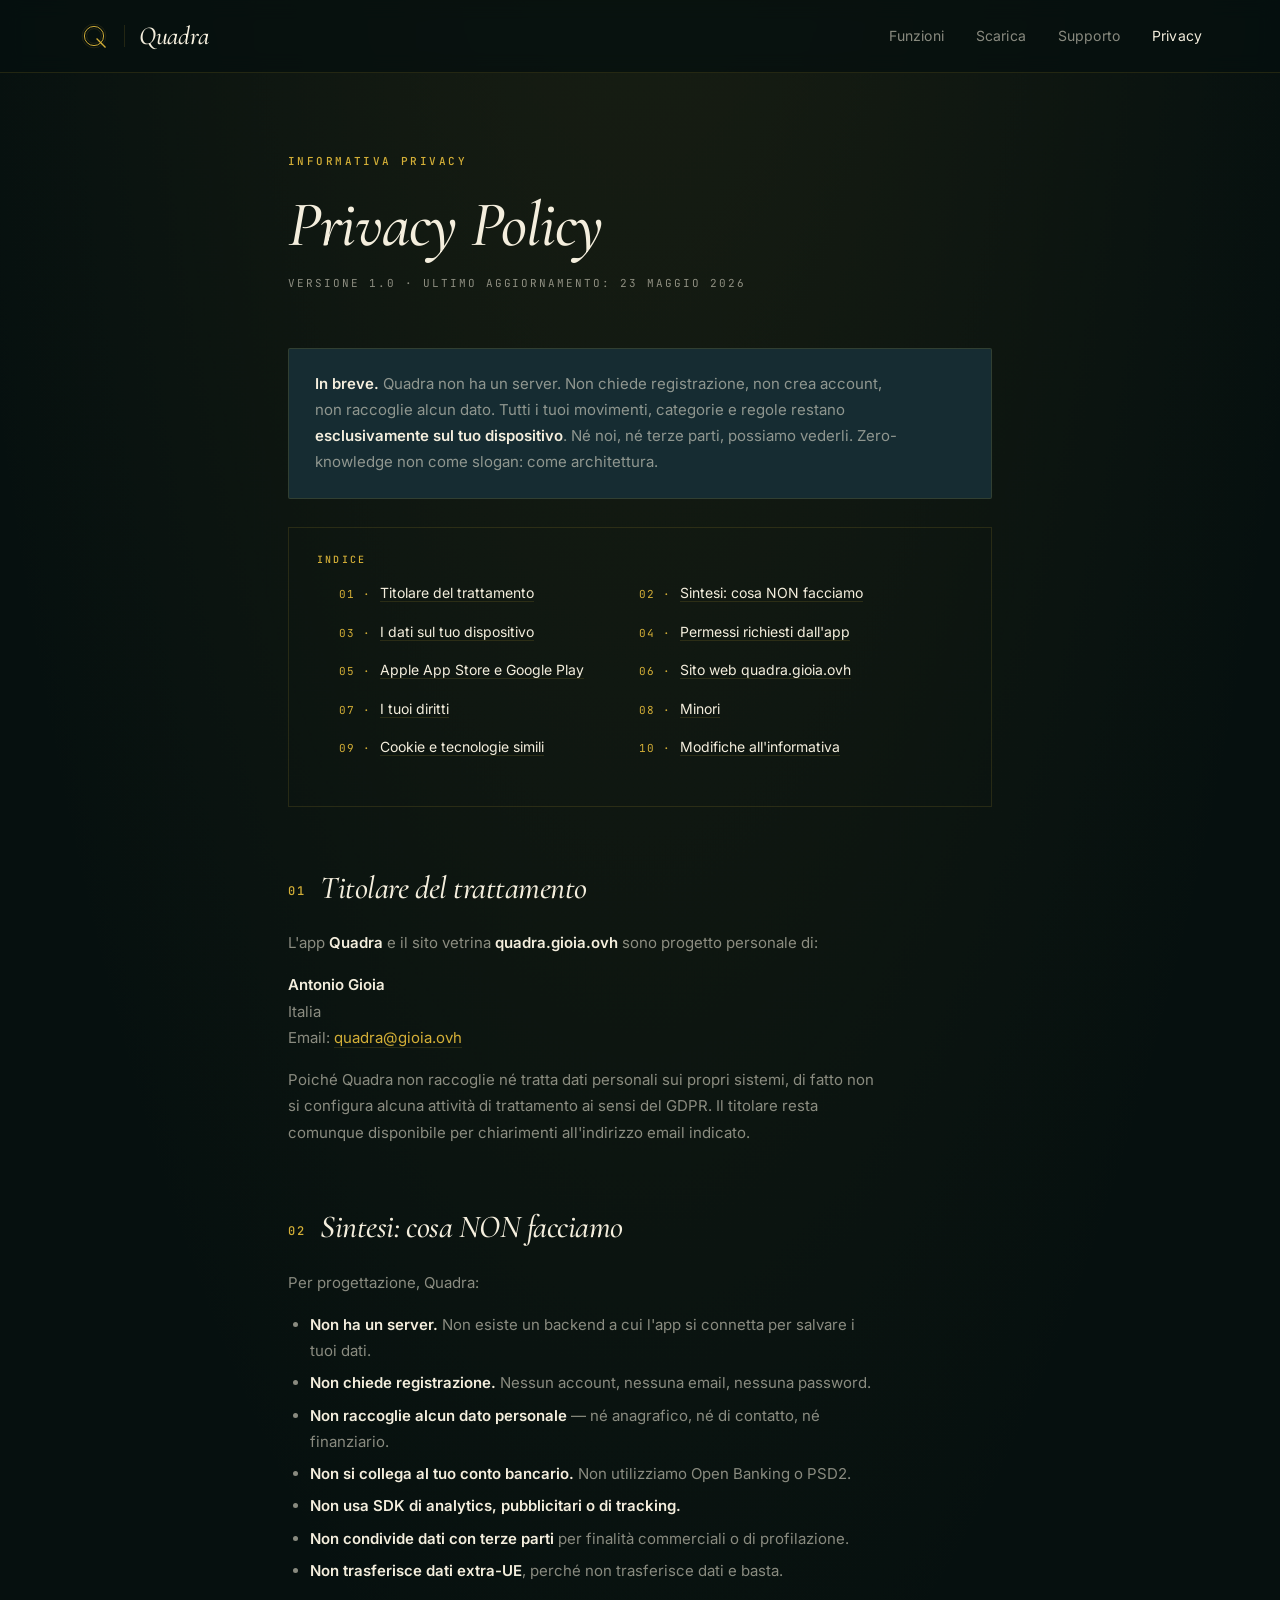
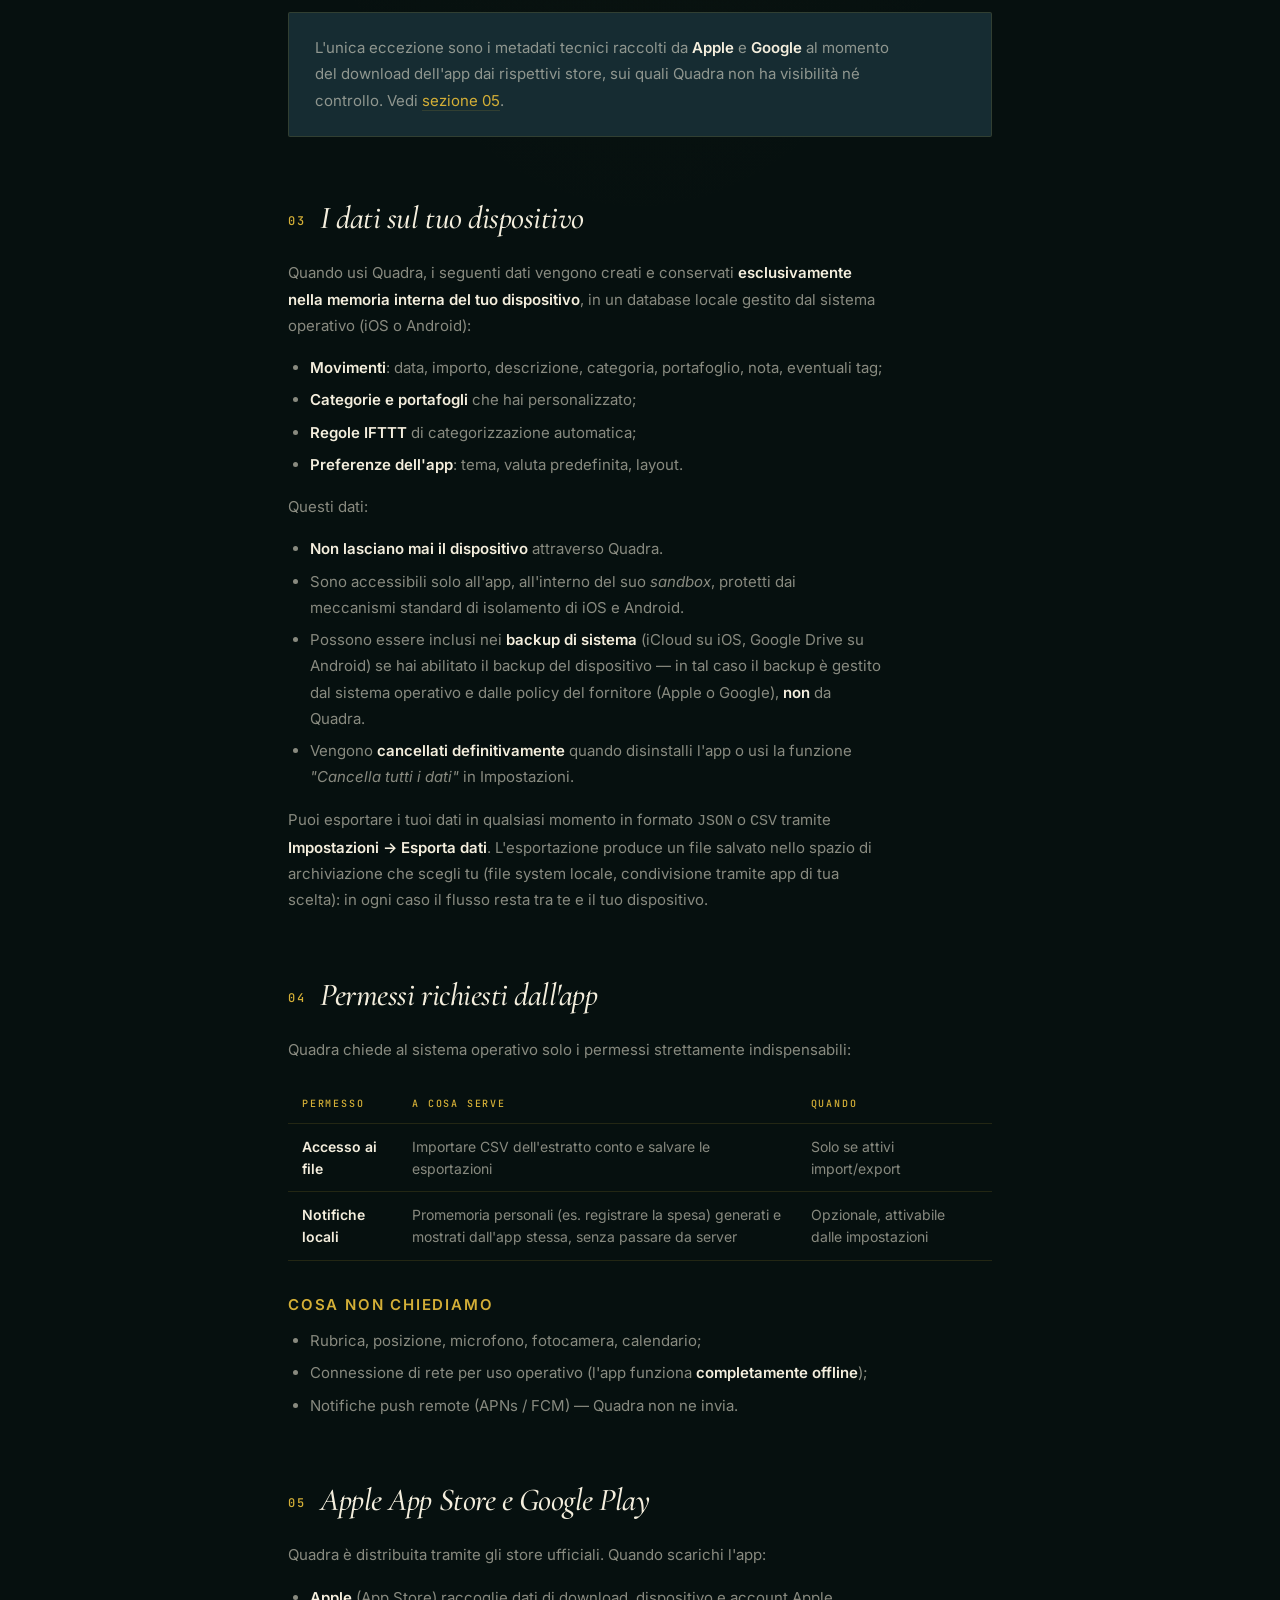
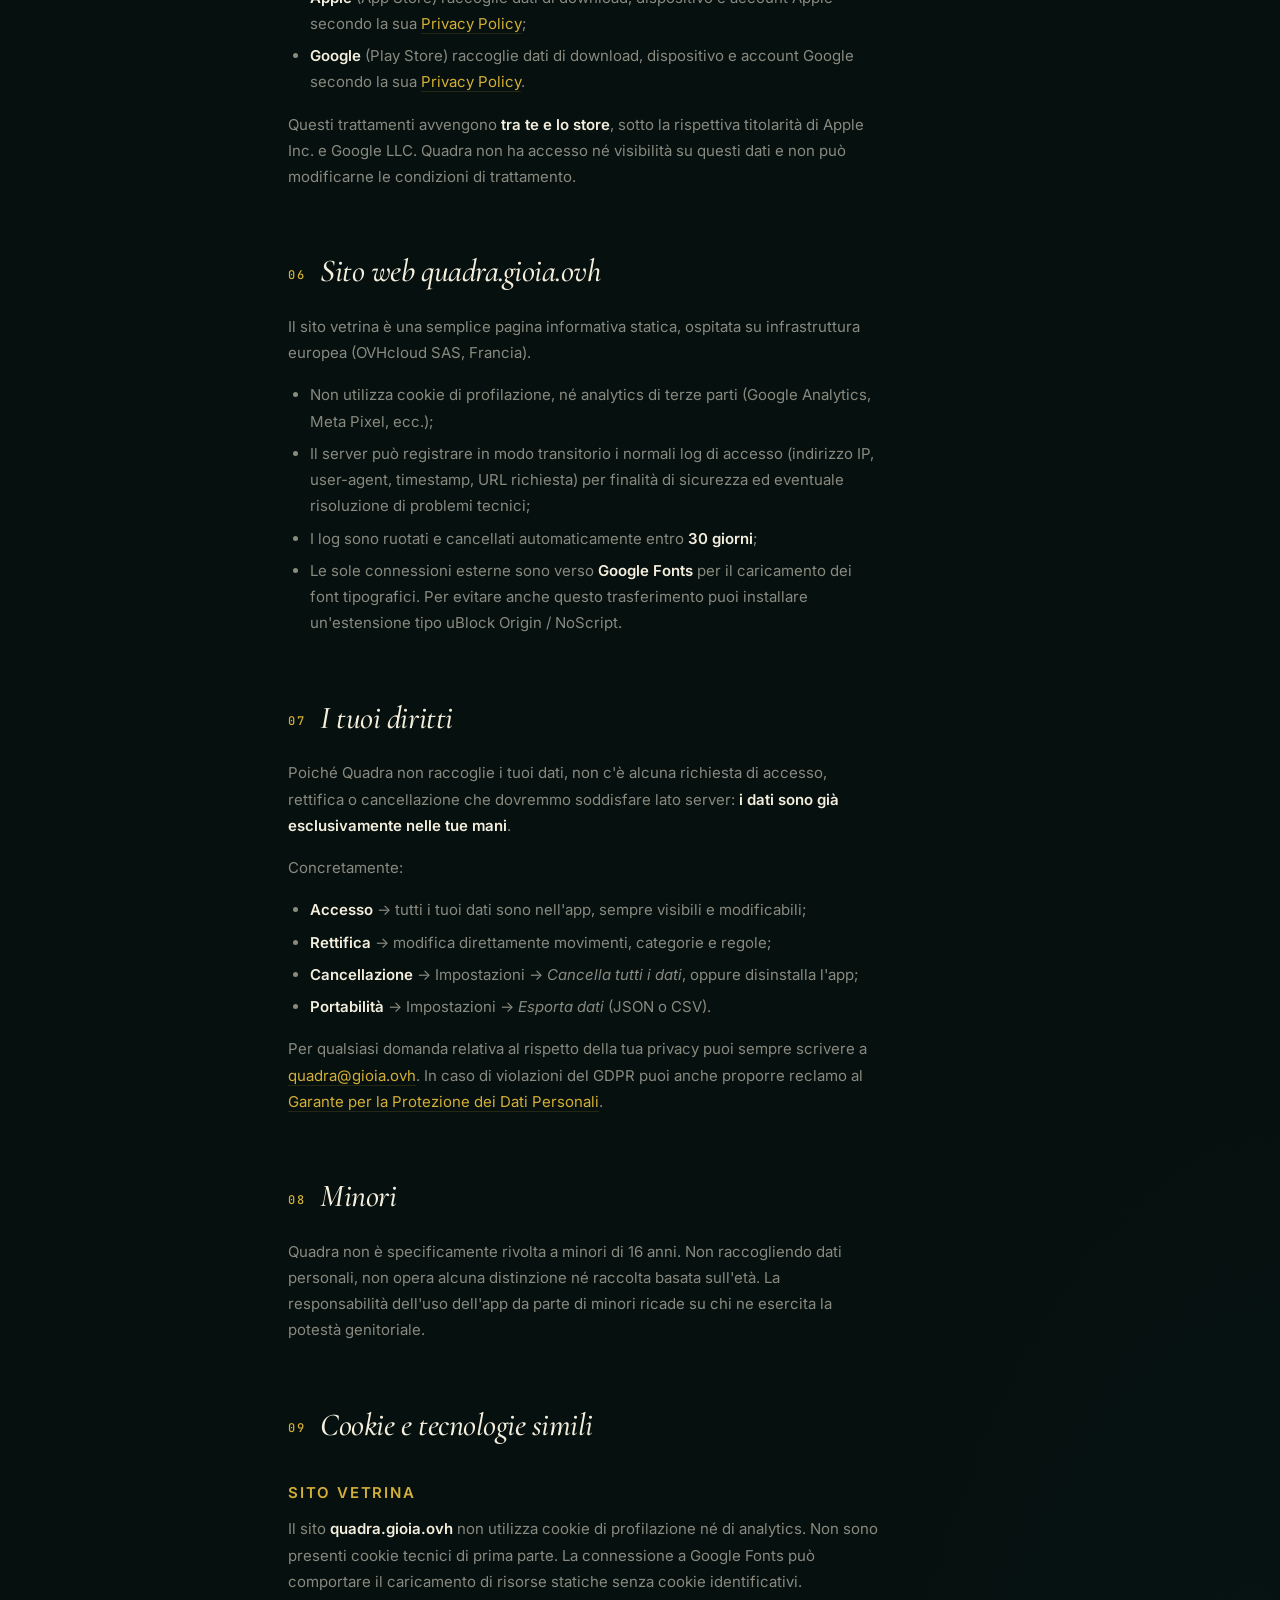
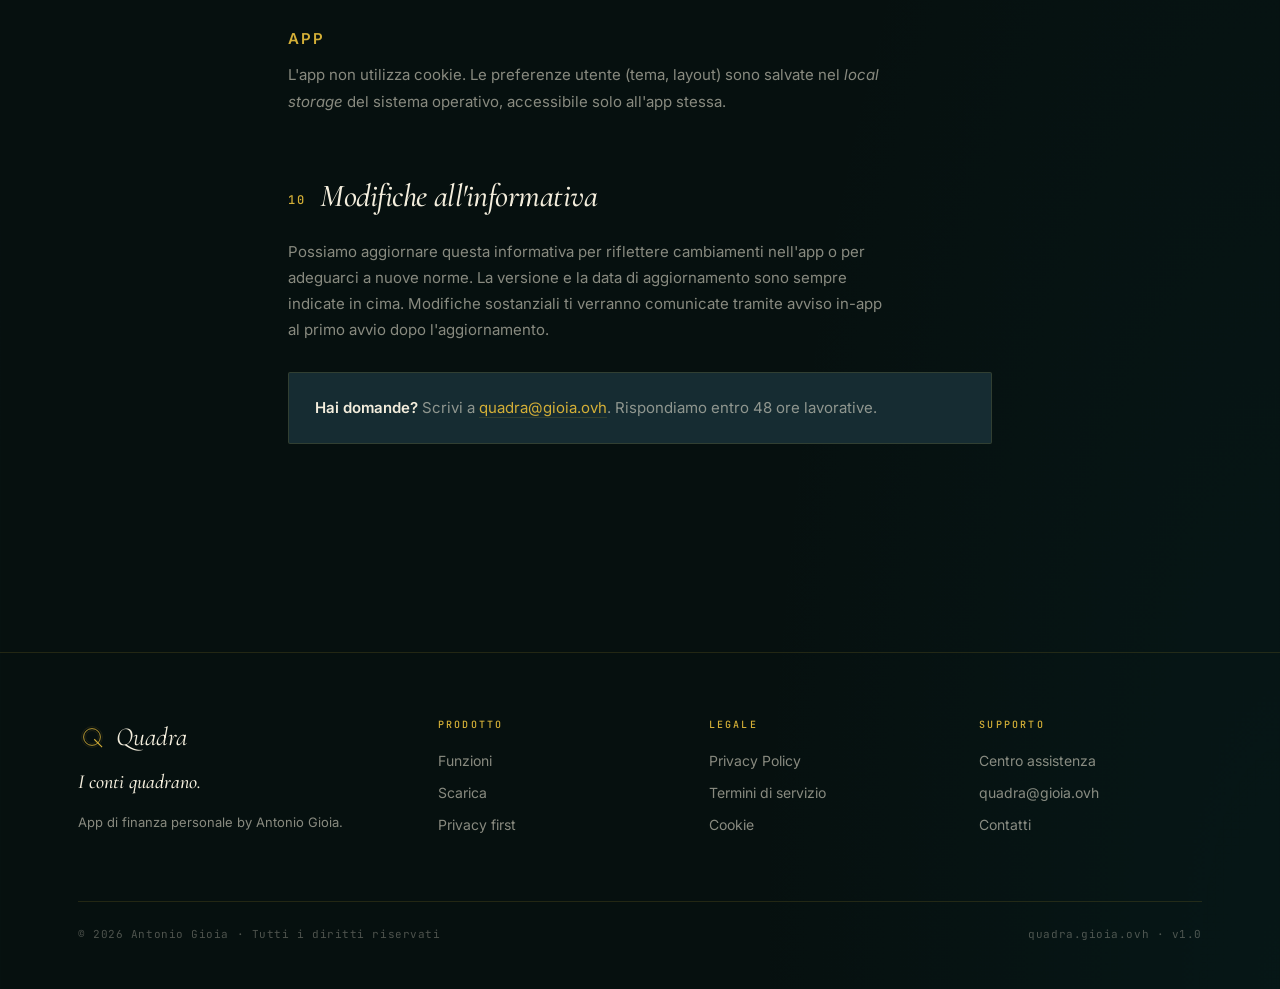
==== privacy.html @ 10bf5614 "first commit" ====
<!DOCTYPE html>
<html lang="it">
<head>
  <meta charset="UTF-8" />
  <meta name="viewport" content="width=device-width, initial-scale=1.0" />
  <title>Privacy Policy — Quadra</title>
  <meta name="description" content="Informativa privacy di Quadra: i tuoi dati restano solo sul tuo dispositivo. Zero-knowledge, local-only." />
  <meta name="theme-color" content="#06100F" />
  <link rel="icon" type="image/svg+xml" href="assets/quadra/web/favicon.svg" />
  <link rel="apple-touch-icon" sizes="180x180" href="assets/quadra/web/apple-touch-icon.png" />
  <link rel="preconnect" href="https://fonts.googleapis.com" />
  <link rel="preconnect" href="https://fonts.gstatic.com" crossorigin />
  <link href="https://fonts.googleapis.com/css2?family=Cormorant+Garamond:ital,wght@0,500;0,600;1,400;1,500;1,600&family=Inter:wght@400;500;600;700&family=JetBrains+Mono:wght@400;500&display=swap" rel="stylesheet" />
  <link rel="stylesheet" href="site.css" />
</head>
<body>

  <header class="topbar">
    <div class="wrap topbar-inner">
      <a href="index.html" class="brand-lockup">
        <svg class="mark" viewBox="0 0 100 100">
          <circle cx="50" cy="50" r="37" fill="none" stroke="#D4AF37" stroke-width="1" opacity="0.4"></circle>
          <circle cx="50" cy="50" r="30" fill="none" stroke="#D4AF37" stroke-width="3"></circle>
          <circle cx="50" cy="50" r="23" fill="none" stroke="#D4AF37" stroke-width="1" opacity="0.4"></circle>
          <line x1="58" y1="58" x2="86" y2="86" stroke="#D4AF37" stroke-width="4"></line>
        </svg>
        <span class="sep"></span>
        <span class="name">Quadra</span>
      </a>
      <nav class="nav">
        <a href="index.html#funzioni">Funzioni</a>
        <a href="index.html#download">Scarica</a>
        <a href="supporto.html">Supporto</a>
        <a href="privacy.html" class="active">Privacy</a>
      </nav>
    </div>
  </header>

  <main class="legal" data-screen-label="Privacy Policy">
    <span class="eyebrow kicker">Informativa privacy</span>
    <h1>Privacy Policy</h1>
    <span class="updated">Versione 1.0 · ultimo aggiornamento: 23 maggio 2026</span>

    <div class="callout">
      <p><strong>In breve.</strong> Quadra non ha un server. Non chiede registrazione, non crea account, non raccoglie alcun dato. Tutti i tuoi movimenti, categorie e regole restano <strong>esclusivamente sul tuo dispositivo</strong>. Né noi, né terze parti, possiamo vederli. Zero-knowledge non come slogan: come architettura.</p>
    </div>

    <div class="toc">
      <h4>Indice</h4>
      <ol>
        <li><a href="#titolare">Titolare del trattamento</a></li>
        <li><a href="#sintesi">Sintesi: cosa NON facciamo</a></li>
        <li><a href="#dati-locali">I dati sul tuo dispositivo</a></li>
        <li><a href="#permessi">Permessi richiesti dall'app</a></li>
        <li><a href="#stores">Apple App Store e Google Play</a></li>
        <li><a href="#sito">Sito web quadra.gioia.ovh</a></li>
        <li><a href="#diritti">I tuoi diritti</a></li>
        <li><a href="#minori">Minori</a></li>
        <li><a href="#cookie">Cookie e tecnologie simili</a></li>
        <li><a href="#modifiche">Modifiche all'informativa</a></li>
      </ol>
    </div>

    <h2 id="titolare"><span class="num">01</span>Titolare del trattamento</h2>
    <p>L'app <strong>Quadra</strong> e il sito vetrina <strong>quadra.gioia.ovh</strong> sono progetto personale di:</p>
    <p>
      <strong>Antonio Gioia</strong><br />
      Italia<br />
      Email: <a href="mailto:quadra@gioia.ovh">quadra@gioia.ovh</a>
    </p>
    <p>Poiché Quadra non raccoglie né tratta dati personali sui propri sistemi, di fatto non si configura alcuna attività di trattamento ai sensi del GDPR. Il titolare resta comunque disponibile per chiarimenti all'indirizzo email indicato.</p>

    <h2 id="sintesi"><span class="num">02</span>Sintesi: cosa NON facciamo</h2>
    <p>Per progettazione, Quadra:</p>
    <ul>
      <li><strong>Non ha un server.</strong> Non esiste un backend a cui l'app si connetta per salvare i tuoi dati.</li>
      <li><strong>Non chiede registrazione.</strong> Nessun account, nessuna email, nessuna password.</li>
      <li><strong>Non raccoglie alcun dato personale</strong> — né anagrafico, né di contatto, né finanziario.</li>
      <li><strong>Non si collega al tuo conto bancario.</strong> Non utilizziamo Open Banking o PSD2.</li>
      <li><strong>Non usa SDK di analytics, pubblicitari o di tracking.</strong></li>
      <li><strong>Non condivide dati con terze parti</strong> per finalità commerciali o di profilazione.</li>
      <li><strong>Non trasferisce dati extra-UE</strong>, perché non trasferisce dati e basta.</li>
    </ul>

    <div class="callout">
      <p>L'unica eccezione sono i metadati tecnici raccolti da <strong>Apple</strong> e <strong>Google</strong> al momento del download dell'app dai rispettivi store, sui quali Quadra non ha visibilità né controllo. Vedi <a href="#stores">sezione 05</a>.</p>
    </div>

    <h2 id="dati-locali"><span class="num">03</span>I dati sul tuo dispositivo</h2>
    <p>Quando usi Quadra, i seguenti dati vengono creati e conservati <strong>esclusivamente nella memoria interna del tuo dispositivo</strong>, in un database locale gestito dal sistema operativo (iOS o Android):</p>
    <ul>
      <li><strong>Movimenti</strong>: data, importo, descrizione, categoria, portafoglio, nota, eventuali tag;</li>
      <li><strong>Categorie e portafogli</strong> che hai personalizzato;</li>
      <li><strong>Regole IFTTT</strong> di categorizzazione automatica;</li>
      <li><strong>Preferenze dell'app</strong>: tema, valuta predefinita, layout.</li>
    </ul>

    <p>Questi dati:</p>
    <ul>
      <li><strong>Non lasciano mai il dispositivo</strong> attraverso Quadra.</li>
      <li>Sono accessibili solo all'app, all'interno del suo <em>sandbox</em>, protetti dai meccanismi standard di isolamento di iOS e Android.</li>
      <li>Possono essere inclusi nei <strong>backup di sistema</strong> (iCloud su iOS, Google Drive su Android) se hai abilitato il backup del dispositivo — in tal caso il backup è gestito dal sistema operativo e dalle policy del fornitore (Apple o Google), <strong>non</strong> da Quadra.</li>
      <li>Vengono <strong>cancellati definitivamente</strong> quando disinstalli l'app o usi la funzione <em>"Cancella tutti i dati"</em> in Impostazioni.</li>
    </ul>

    <p>Puoi esportare i tuoi dati in qualsiasi momento in formato <code>JSON</code> o <code>CSV</code> tramite <strong>Impostazioni → Esporta dati</strong>. L'esportazione produce un file salvato nello spazio di archiviazione che scegli tu (file system locale, condivisione tramite app di tua scelta): in ogni caso il flusso resta tra te e il tuo dispositivo.</p>

    <h2 id="permessi"><span class="num">04</span>Permessi richiesti dall'app</h2>
    <p>Quadra chiede al sistema operativo solo i permessi strettamente indispensabili:</p>
    <table>
      <thead>
        <tr><th>Permesso</th><th>A cosa serve</th><th>Quando</th></tr>
      </thead>
      <tbody>
        <tr>
          <td><strong>Accesso ai file</strong></td>
          <td>Importare CSV dell'estratto conto e salvare le esportazioni</td>
          <td>Solo se attivi import/export</td>
        </tr>
        <tr>
          <td><strong>Notifiche locali</strong></td>
          <td>Promemoria personali (es. registrare la spesa) generati e mostrati dall'app stessa, senza passare da server</td>
          <td>Opzionale, attivabile dalle impostazioni</td>
        </tr>
      </tbody>
    </table>
    <h3>Cosa NON chiediamo</h3>
    <ul>
      <li>Rubrica, posizione, microfono, fotocamera, calendario;</li>
      <li>Connessione di rete per uso operativo (l'app funziona <strong>completamente offline</strong>);</li>
      <li>Notifiche push remote (APNs / FCM) — Quadra non ne invia.</li>
    </ul>

    <h2 id="stores"><span class="num">05</span>Apple App Store e Google Play</h2>
    <p>Quadra è distribuita tramite gli store ufficiali. Quando scarichi l'app:</p>
    <ul>
      <li><strong>Apple</strong> (App Store) raccoglie dati di download, dispositivo e account Apple secondo la sua <a href="https://www.apple.com/legal/privacy/">Privacy Policy</a>;</li>
      <li><strong>Google</strong> (Play Store) raccoglie dati di download, dispositivo e account Google secondo la sua <a href="https://policies.google.com/privacy">Privacy Policy</a>.</li>
    </ul>
    <p>Questi trattamenti avvengono <strong>tra te e lo store</strong>, sotto la rispettiva titolarità di Apple Inc. e Google LLC. Quadra non ha accesso né visibilità su questi dati e non può modificarne le condizioni di trattamento.</p>

    <h2 id="sito"><span class="num">06</span>Sito web quadra.gioia.ovh</h2>
    <p>Il sito vetrina è una semplice pagina informativa statica, ospitata su infrastruttura europea (OVHcloud SAS, Francia).</p>
    <ul>
      <li>Non utilizza cookie di profilazione, né analytics di terze parti (Google Analytics, Meta Pixel, ecc.);</li>
      <li>Il server può registrare in modo transitorio i normali log di accesso (indirizzo IP, user-agent, timestamp, URL richiesta) per finalità di sicurezza ed eventuale risoluzione di problemi tecnici;</li>
      <li>I log sono ruotati e cancellati automaticamente entro <strong>30 giorni</strong>;</li>
      <li>Le sole connessioni esterne sono verso <strong>Google Fonts</strong> per il caricamento dei font tipografici. Per evitare anche questo trasferimento puoi installare un'estensione tipo uBlock Origin / NoScript.</li>
    </ul>

    <h2 id="diritti"><span class="num">07</span>I tuoi diritti</h2>
    <p>Poiché Quadra non raccoglie i tuoi dati, non c'è alcuna richiesta di accesso, rettifica o cancellazione che dovremmo soddisfare lato server: <strong>i dati sono già esclusivamente nelle tue mani</strong>.</p>
    <p>Concretamente:</p>
    <ul>
      <li><strong>Accesso</strong> → tutti i tuoi dati sono nell'app, sempre visibili e modificabili;</li>
      <li><strong>Rettifica</strong> → modifica direttamente movimenti, categorie e regole;</li>
      <li><strong>Cancellazione</strong> → Impostazioni → <em>Cancella tutti i dati</em>, oppure disinstalla l'app;</li>
      <li><strong>Portabilità</strong> → Impostazioni → <em>Esporta dati</em> (JSON o CSV).</li>
    </ul>
    <p>Per qualsiasi domanda relativa al rispetto della tua privacy puoi sempre scrivere a <a href="mailto:quadra@gioia.ovh">quadra@gioia.ovh</a>. In caso di violazioni del GDPR puoi anche proporre reclamo al <a href="https://www.garanteprivacy.it/">Garante per la Protezione dei Dati Personali</a>.</p>

    <h2 id="minori"><span class="num">08</span>Minori</h2>
    <p>Quadra non è specificamente rivolta a minori di 16 anni. Non raccogliendo dati personali, non opera alcuna distinzione né raccolta basata sull'età. La responsabilità dell'uso dell'app da parte di minori ricade su chi ne esercita la potestà genitoriale.</p>

    <h2 id="cookie"><span class="num">09</span>Cookie e tecnologie simili</h2>
    <h3>Sito vetrina</h3>
    <p>Il sito <strong>quadra.gioia.ovh</strong> non utilizza cookie di profilazione né di analytics. Non sono presenti cookie tecnici di prima parte. La connessione a Google Fonts può comportare il caricamento di risorse statiche senza cookie identificativi.</p>
    <h3>App</h3>
    <p>L'app non utilizza cookie. Le preferenze utente (tema, layout) sono salvate nel <em>local storage</em> del sistema operativo, accessibile solo all'app stessa.</p>

    <h2 id="modifiche"><span class="num">10</span>Modifiche all'informativa</h2>
    <p>Possiamo aggiornare questa informativa per riflettere cambiamenti nell'app o per adeguarci a nuove norme. La versione e la data di aggiornamento sono sempre indicate in cima. Modifiche sostanziali ti verranno comunicate tramite avviso in-app al primo avvio dopo l'aggiornamento.</p>

    <div class="callout">
      <p><strong>Hai domande?</strong> Scrivi a <a href="mailto:quadra@gioia.ovh">quadra@gioia.ovh</a>. Rispondiamo entro 48 ore lavorative.</p>
    </div>

  </main>

  <footer class="site-footer">
    <div class="wrap">
      <div class="footer-grid">
        <div class="footer-col">
          <div style="display:flex;align-items:center;gap:10px;margin-bottom:10px;">
            <svg style="width:28px;height:28px;" viewBox="0 0 100 100">
              <circle cx="50" cy="50" r="37" fill="none" stroke="#D4AF37" stroke-width="1" opacity="0.4"></circle>
              <circle cx="50" cy="50" r="30" fill="none" stroke="#D4AF37" stroke-width="3"></circle>
              <circle cx="50" cy="50" r="23" fill="none" stroke="#D4AF37" stroke-width="1" opacity="0.4"></circle>
              <line x1="58" y1="58" x2="86" y2="86" stroke="#D4AF37" stroke-width="4"></line>
            </svg>
            <span style="font-family:var(--serif);font-style:italic;font-size:26px;color:var(--ivory);">Quadra</span>
          </div>
          <div class="claim">I conti quadrano.</div>
          <p style="font-size:13px;">App di finanza personale by Antonio Gioia.</p>
        </div>
        <div class="footer-col">
          <h4>Prodotto</h4>
          <a href="index.html#funzioni">Funzioni</a>
          <a href="index.html#download">Scarica</a>
          <a href="privacy.html">Privacy first</a>
        </div>
        <div class="footer-col">
          <h4>Legale</h4>
          <a href="privacy.html">Privacy Policy</a>
          <a href="termini.html">Termini di servizio</a>
          <a href="privacy.html#cookie">Cookie</a>
        </div>
        <div class="footer-col">
          <h4>Supporto</h4>
          <a href="supporto.html">Centro assistenza</a>
          <a href="mailto:quadra@gioia.ovh">quadra@gioia.ovh</a>
          <a href="supporto.html#contatti">Contatti</a>
        </div>
      </div>
      <div class="footer-meta">
        <span>© 2026 Antonio Gioia · Tutti i diritti riservati</span>
        <span>quadra.gioia.ovh · v1.0</span>
      </div>
    </div>
  </footer>

</body>
</html>
---- site.css ----
/* ============================================================
   Quadra — vetrina · stylesheet condiviso
   Palette: petrolio #06100F · card #162C32 · oro #D4AF37 · avorio #F4EEDD
   Type:    Cormorant Garamond (display) · Inter (UI) · JetBrains Mono (numeri/eyebrows)
   ============================================================ */

:root {
  --bg:        #06100F;
  --bg-soft:   #0E1F23;
  --card:      #162C32;
  --gold:      #D4AF37;
  --gold-2:    #E4C66B;
  --gold-dim:  rgba(212,175,55,0.20);
  --gold-hair: rgba(212,175,55,0.14);
  --ivory:     #F4EEDD;
  --muted:     rgba(244,238,221,0.55);
  --muted-2:   rgba(244,238,221,0.30);
  --hairline:  rgba(212,175,55,0.18);

  --serif: 'Cormorant Garamond', 'Times New Roman', serif;
  --sans:  'Inter', system-ui, sans-serif;
  --mono:  'JetBrains Mono', ui-monospace, monospace;

  --maxw: 1180px;
}

*, *::before, *::after { box-sizing: border-box; margin: 0; padding: 0; }

html, body {
  background: var(--bg);
  color: var(--ivory);
  font-family: var(--sans);
  font-size: 16px;
  line-height: 1.55;
  -webkit-font-smoothing: antialiased;
  text-rendering: optimizeLegibility;
}

body {
  min-height: 100vh;
  overflow-x: hidden;
  background:
    radial-gradient(ellipse 80% 60% at 50% -10%, rgba(212,175,55,0.10), transparent 70%),
    radial-gradient(ellipse 60% 40% at 100% 100%, rgba(0,188,212,0.04), transparent 70%),
    var(--bg);
}

a { color: var(--gold); text-decoration: none; }
a:hover { color: var(--gold-2); }
img, svg { display: block; max-width: 100%; }

/* ─── Layout ─── */
.wrap { max-width: var(--maxw); margin: 0 auto; padding: 0 28px; }

/* ─── Topbar ─── */
.topbar {
  position: sticky; top: 0; z-index: 50;
  backdrop-filter: blur(10px);
  background: rgba(6,16,15,0.78);
  border-bottom: 1px solid var(--gold-hair);
}
.topbar-inner {
  display: flex; align-items: center; justify-content: space-between;
  height: 72px;
}
.brand-lockup { display: flex; align-items: center; gap: 14px; }
.brand-lockup .mark { width: 32px; height: 32px; }
.brand-lockup .sep  { width: 1px; height: 22px; background: var(--gold-hair); }
.brand-lockup .name {
  font-family: var(--serif); font-style: italic; font-weight: 500;
  font-size: 26px; color: var(--ivory); letter-spacing: -0.01em; line-height: 1;
}
.nav { display: flex; gap: 32px; }
.nav a {
  color: var(--muted);
  font-size: 14px;
  letter-spacing: 0.01em;
  transition: color .15s;
}
.nav a:hover, .nav a.active { color: var(--ivory); }

/* ─── Typography ─── */
.eyebrow {
  font-family: var(--mono);
  font-size: 11px;
  letter-spacing: 0.22em;
  text-transform: uppercase;
  color: var(--gold);
  font-weight: 500;
}
.h-display {
  font-family: var(--serif);
  font-weight: 500;
  font-style: italic;
  letter-spacing: -0.02em;
  line-height: 1.02;
  color: var(--ivory);
}
.h-1 { font-size: clamp(48px, 7vw, 96px); }
.h-2 { font-size: clamp(36px, 4.5vw, 56px); }
.h-3 { font-size: clamp(24px, 2.6vw, 32px); }

p.lead {
  font-size: 19px;
  color: var(--muted);
  max-width: 56ch;
  text-wrap: pretty;
}
.h-display .accent { color: var(--gold); }
.h-display .roman  { font-style: normal; }

/* ─── Buttons ─── */
.btn {
  display: inline-flex; align-items: center; gap: 10px;
  height: 52px; padding: 0 24px;
  border-radius: 2px;
  font-family: var(--sans);
  font-size: 14px;
  font-weight: 500;
  letter-spacing: 0.03em;
  border: 1px solid var(--gold);
  background: transparent;
  color: var(--gold);
  cursor: pointer;
  transition: background .15s, color .15s;
}
.btn:hover { background: rgba(212,175,55,0.08); color: var(--gold-2); }
.btn.primary {
  background: var(--gold); color: var(--bg);
}
.btn.primary:hover { background: var(--gold-2); color: var(--bg); }
.btn .icon { width: 18px; height: 18px; }

/* Store badges */
.store-row { display: flex; flex-wrap: wrap; gap: 14px; align-items: center; }
.store-badge {
  display: inline-flex; align-items: center; gap: 14px;
  height: 64px; padding: 0 22px;
  border: 1px solid var(--gold-hair);
  background: var(--card);
  border-radius: 2px;
  color: var(--ivory);
  transition: border-color .15s, transform .15s;
  position: relative;
}
.store-badge:hover {
  border-color: var(--gold-dim);
  transform: translateY(-1px);
  color: var(--ivory);
}
.store-badge .glyph { width: 28px; height: 28px; color: var(--ivory); }
.store-badge .stack { display: flex; flex-direction: column; line-height: 1.05; }
.store-badge .small { font-size: 10px; font-family: var(--mono); letter-spacing: 0.18em; text-transform: uppercase; color: var(--muted); }
.store-badge .big   { font-family: var(--serif); font-style: italic; font-size: 22px; font-weight: 500; }
.store-badge .pill {
  position: absolute; top: -10px; right: -10px;
  font-family: var(--mono);
  font-size: 9px; letter-spacing: 0.15em; text-transform: uppercase;
  color: var(--bg);
  background: var(--gold);
  padding: 4px 8px; border-radius: 2px;
}

/* ─── Sections / cards ─── */
section { padding: clamp(72px, 10vw, 128px) 0; }
.section-head { margin-bottom: 56px; max-width: 720px; }
.section-head .eyebrow { margin-bottom: 18px; display: block; }
.section-head p.lead { margin-top: 20px; }

.grid-3 {
  display: grid;
  grid-template-columns: repeat(3, 1fr);
  gap: 1px;
  background: var(--gold-hair);
  border: 1px solid var(--gold-hair);
}
.grid-3 > .cell {
  background: var(--bg);
  padding: 36px 32px;
  display: flex; flex-direction: column; gap: 16px;
  min-height: 220px;
}
.cell .num {
  font-family: var(--mono);
  font-size: 10px;
  color: var(--gold);
  letter-spacing: 0.18em;
}
.cell h3 {
  font-family: var(--serif);
  font-style: italic;
  font-weight: 500;
  font-size: 28px;
  color: var(--ivory);
  line-height: 1.1;
}
.cell p {
  font-size: 14px;
  color: var(--muted);
  line-height: 1.6;
}

/* Feature row with screenshot */
.feature-row {
  display: grid;
  grid-template-columns: 1.05fr 1fr;
  gap: 64px;
  align-items: center;
}
.feature-row.reverse { grid-template-columns: 1fr 1.05fr; }
.feature-row.reverse .feature-art { order: -1; }
.feature-copy h3 {
  font-family: var(--serif);
  font-style: italic;
  font-weight: 500;
  font-size: clamp(28px, 3.4vw, 40px);
  margin: 14px 0 18px;
  letter-spacing: -0.015em;
  line-height: 1.1;
}
.feature-copy p { color: var(--muted); font-size: 16px; max-width: 48ch; }
.feature-copy .bullets {
  list-style: none;
  margin-top: 24px;
  display: flex; flex-direction: column; gap: 12px;
}
.feature-copy .bullets li {
  display: grid;
  grid-template-columns: 18px 1fr;
  gap: 12px;
  font-size: 14px;
  color: var(--ivory);
}
.feature-copy .bullets li::before {
  content: '';
  width: 8px; height: 8px; margin-top: 8px;
  background: var(--gold); border-radius: 1px;
}

.feature-art {
  position: relative;
  aspect-ratio: 4 / 3;
  border: 1px solid var(--gold-hair);
  background:
    radial-gradient(ellipse 80% 60% at 30% 30%, rgba(212,175,55,0.08), transparent 70%),
    var(--card);
  display: flex; align-items: center; justify-content: center;
  overflow: hidden;
  border-radius: 2px;
}

/* Phone mockup container (placeholder visual) */
.phone-shell {
  width: 280px;
  aspect-ratio: 9 / 19.5;
  background: var(--bg);
  border-radius: 36px;
  border: 1px solid var(--gold-hair);
  box-shadow:
    0 30px 60px -20px rgba(0,0,0,0.7),
    inset 0 0 0 2px rgba(244,238,221,0.04);
  padding: 14px;
  display: flex; flex-direction: column;
}
.phone-screen {
  flex: 1;
  background: var(--bg-soft);
  border-radius: 24px;
  border: 1px solid var(--gold-hair);
  padding: 18px 14px;
  display: flex; flex-direction: column; gap: 14px;
  overflow: hidden;
}

/* ─── Footer ─── */
footer.site-footer {
  border-top: 1px solid var(--gold-hair);
  padding: 64px 0 48px;
  margin-top: 80px;
}
.footer-grid {
  display: grid;
  grid-template-columns: 1.4fr 1fr 1fr 1fr;
  gap: 48px;
}
.footer-col h4 {
  font-family: var(--mono);
  font-size: 10px;
  letter-spacing: 0.22em;
  text-transform: uppercase;
  color: var(--gold);
  margin-bottom: 18px;
  font-weight: 500;
}
.footer-col a, .footer-col p {
  display: block;
  color: var(--muted);
  font-size: 14px;
  margin-bottom: 10px;
  transition: color .15s;
}
.footer-col a:hover { color: var(--ivory); }
.footer-col .claim {
  font-family: var(--serif);
  font-style: italic;
  font-size: 20px;
  color: var(--ivory);
  margin: 10px 0 14px;
  font-weight: 500;
}
.footer-meta {
  margin-top: 56px;
  padding-top: 24px;
  border-top: 1px solid var(--gold-hair);
  display: flex; justify-content: space-between; align-items: center;
  font-family: var(--mono);
  font-size: 11px;
  color: var(--muted-2);
  letter-spacing: 0.05em;
}

/* ─── Legal / long-form pages ─── */
.legal {
  max-width: 760px;
  margin: 0 auto;
  padding: 80px 28px 100px;
}
.legal .kicker { margin-bottom: 22px; display: block; }
.legal h1 {
  font-family: var(--serif);
  font-style: italic;
  font-weight: 500;
  font-size: clamp(40px, 5.5vw, 64px);
  letter-spacing: -0.02em;
  line-height: 1.04;
  margin-bottom: 16px;
  color: var(--ivory);
}
.legal .updated {
  font-family: var(--mono); font-size: 11px; letter-spacing: 0.18em;
  text-transform: uppercase; color: var(--muted);
  margin-bottom: 56px;
  display: block;
}
.legal .toc {
  border: 1px solid var(--gold-hair);
  padding: 24px 28px;
  margin-bottom: 56px;
}
.legal .toc h4 {
  font-family: var(--mono); font-size: 10px; letter-spacing: 0.22em;
  color: var(--gold); margin-bottom: 14px; font-weight: 500; text-transform: uppercase;
}
.legal .toc ol {
  list-style: none; counter-reset: toc;
  display: grid; grid-template-columns: 1fr 1fr; gap: 8px 28px;
}
.legal .toc ol li { counter-increment: toc; font-size: 14px; }
.legal .toc ol li::before {
  content: counter(toc, decimal-leading-zero) " · ";
  font-family: var(--mono); font-size: 11px; color: var(--gold); letter-spacing: 0.1em;
}
.legal .toc ol li a { color: var(--ivory); }
.legal .toc ol li a:hover { color: var(--gold); }

.legal h2 {
  font-family: var(--serif);
  font-style: italic;
  font-weight: 500;
  font-size: 32px;
  margin: 56px 0 18px;
  color: var(--ivory);
  letter-spacing: -0.015em;
  scroll-margin-top: 100px;
}
.legal h2 .num {
  font-family: var(--mono);
  font-style: normal;
  font-size: 12px;
  color: var(--gold);
  letter-spacing: 0.18em;
  margin-right: 14px;
  vertical-align: middle;
}
.legal h3 {
  font-family: var(--sans);
  font-size: 15px;
  text-transform: uppercase;
  letter-spacing: 0.12em;
  font-weight: 600;
  color: var(--gold);
  margin: 32px 0 12px;
}
.legal p, .legal ul, .legal ol {
  color: var(--muted);
  font-size: 15px;
  line-height: 1.75;
  margin-bottom: 16px;
  max-width: 66ch;
}
.legal ul, .legal ol { padding-left: 22px; }
.legal ul li, .legal ol li { margin-bottom: 6px; }
.legal strong { color: var(--ivory); font-weight: 600; }
.legal a { border-bottom: 1px solid var(--gold-hair); }
.legal a:hover { border-color: var(--gold); }
.legal blockquote {
  border-left: 2px solid var(--gold);
  padding: 4px 0 4px 20px;
  margin: 24px 0;
  color: var(--ivory);
  font-family: var(--serif);
  font-style: italic;
  font-size: 19px;
}
.legal .callout {
  border: 1px solid var(--gold-hair);
  background: var(--card);
  padding: 22px 26px;
  margin: 28px 0;
  border-radius: 2px;
}
.legal .callout p:last-child { margin-bottom: 0; }
.legal table {
  width: 100%;
  border-collapse: collapse;
  margin: 20px 0 28px;
  font-size: 14px;
}
.legal table th, .legal table td {
  text-align: left;
  padding: 12px 14px;
  border-bottom: 1px solid var(--gold-hair);
  vertical-align: top;
}
.legal table th {
  font-family: var(--mono); font-size: 10px; letter-spacing: 0.18em;
  text-transform: uppercase; color: var(--gold); font-weight: 500;
}
.legal table td { color: var(--muted); }
.legal table td strong { color: var(--ivory); }

/* ─── Hero specific ─── */
.hero { padding: 120px 0 80px; position: relative; }
.hero-grid {
  display: grid;
  grid-template-columns: 1.1fr 0.9fr;
  gap: 80px;
  align-items: center;
}
.hero .eyebrow { margin-bottom: 28px; display: inline-block; }
.hero p.lead { margin: 28px 0 40px; font-size: 20px; }
.hero .cta-row { display: flex; flex-wrap: wrap; gap: 14px; }

.hero-art {
  position: relative;
  display: flex; align-items: center; justify-content: center;
  aspect-ratio: 1;
}
.hero-art .ring {
  position: absolute; inset: 0;
  border: 1px solid var(--gold-hair);
  border-radius: 50%;
}
.hero-art .ring.r2 { inset: 8%; opacity: 0.6; }
.hero-art .ring.r3 { inset: 18%; opacity: 0.35; }
.hero-art .mark-big {
  width: 56%;
  aspect-ratio: 1;
  z-index: 2;
  filter: drop-shadow(0 18px 40px rgba(212,175,55,0.18));
}

/* ─── Numbers strip ─── */
.numbers-strip {
  display: grid;
  grid-template-columns: repeat(4, 1fr);
  gap: 1px;
  background: var(--gold-hair);
  border-top: 1px solid var(--gold-hair);
  border-bottom: 1px solid var(--gold-hair);
}
.numbers-strip .stat {
  background: var(--bg);
  padding: 40px 28px;
  display: flex; flex-direction: column; gap: 6px;
}
.stat .v {
  font-family: var(--serif);
  font-style: italic;
  font-weight: 500;
  font-size: 48px;
  color: var(--gold);
  line-height: 1;
  letter-spacing: -0.02em;
}
.stat .k {
  font-family: var(--mono);
  font-size: 10px;
  letter-spacing: 0.2em;
  text-transform: uppercase;
  color: var(--muted);
  margin-top: 10px;
}

/* Mini coin ascii separator */
.rule-row {
  display: flex; align-items: center; gap: 18px;
  color: var(--gold-hair);
  margin: 0 auto;
  max-width: 240px;
}
.rule-row .line { flex: 1; height: 1px; background: var(--gold-hair); }

/* ─── Mobile ─── */
@media (max-width: 880px) {
  .hero-grid, .feature-row, .feature-row.reverse { grid-template-columns: 1fr; gap: 48px; }
  .feature-row.reverse .feature-art { order: 0; }
  .grid-3 { grid-template-columns: 1fr; }
  .numbers-strip { grid-template-columns: repeat(2, 1fr); }
  .footer-grid { grid-template-columns: 1fr 1fr; gap: 32px; }
  .legal .toc ol { grid-template-columns: 1fr; }
  .nav { display: none; }
  .topbar-inner { height: 64px; }
}
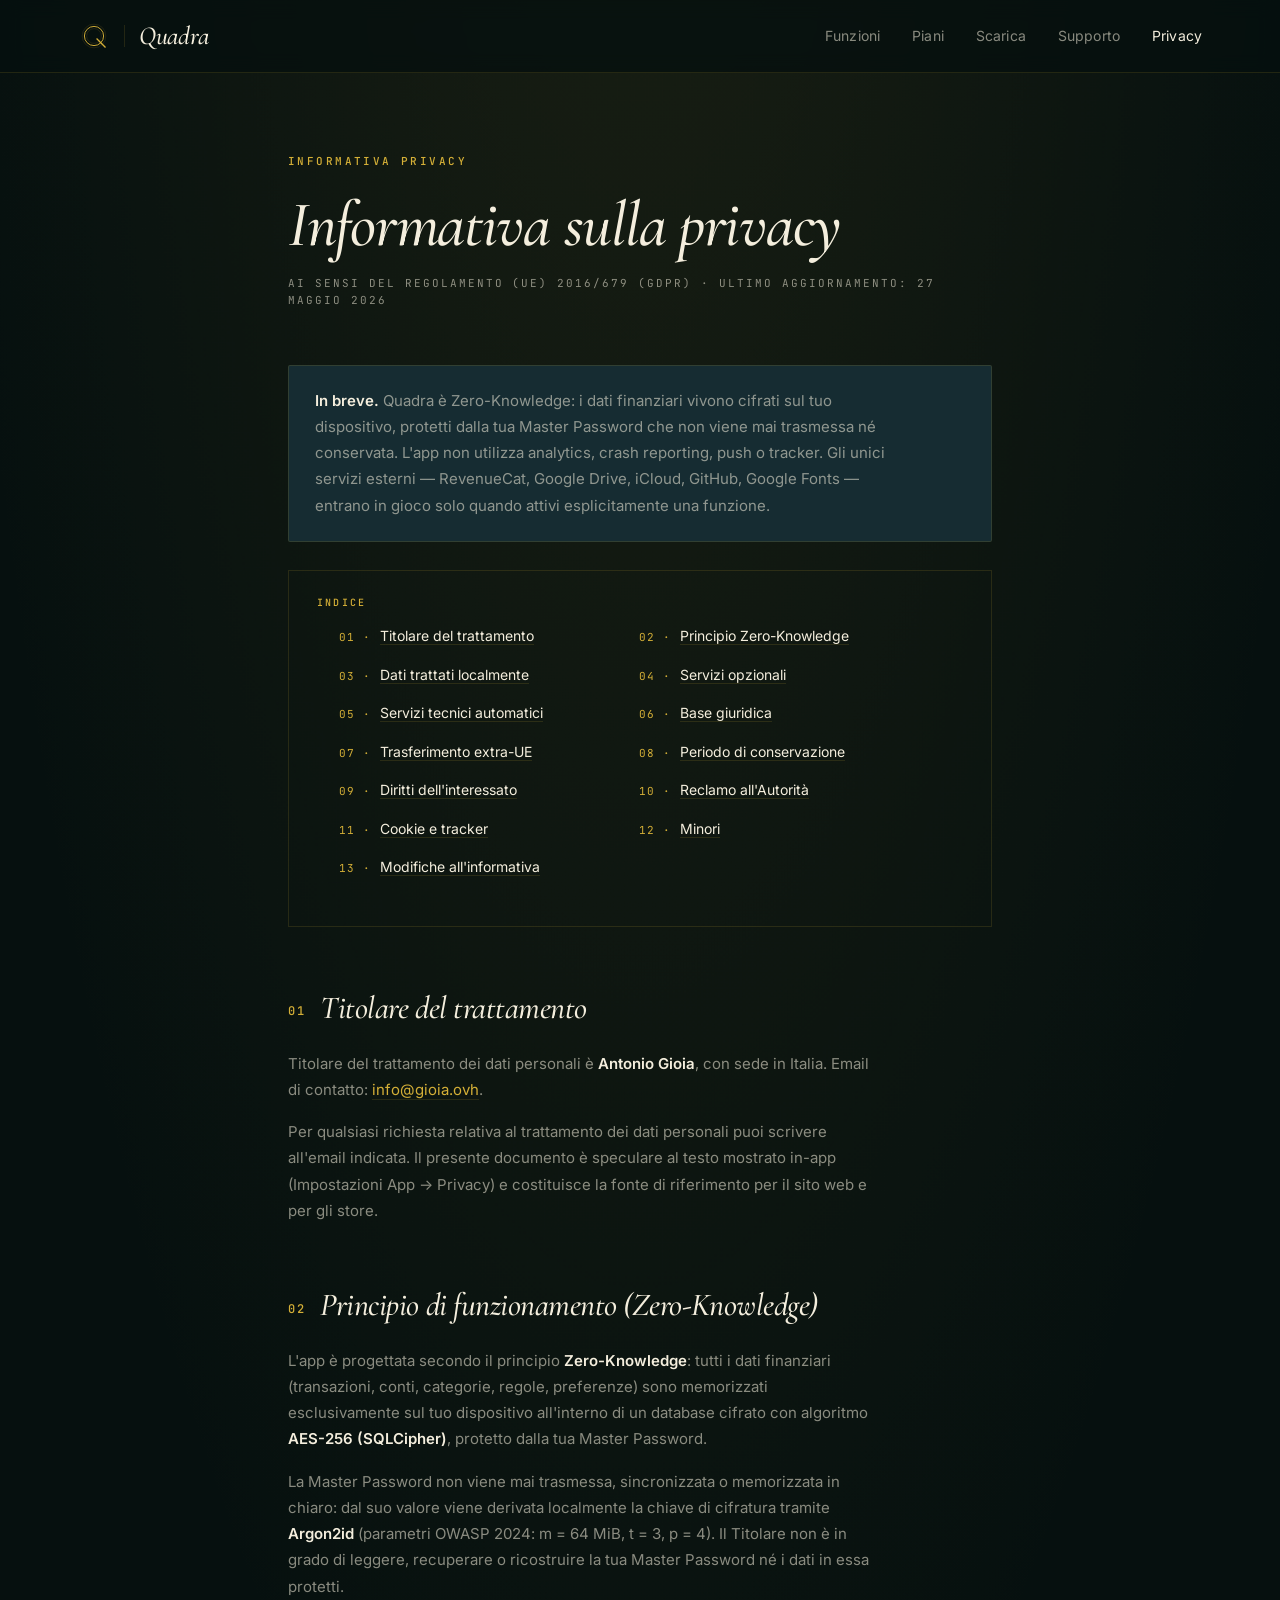
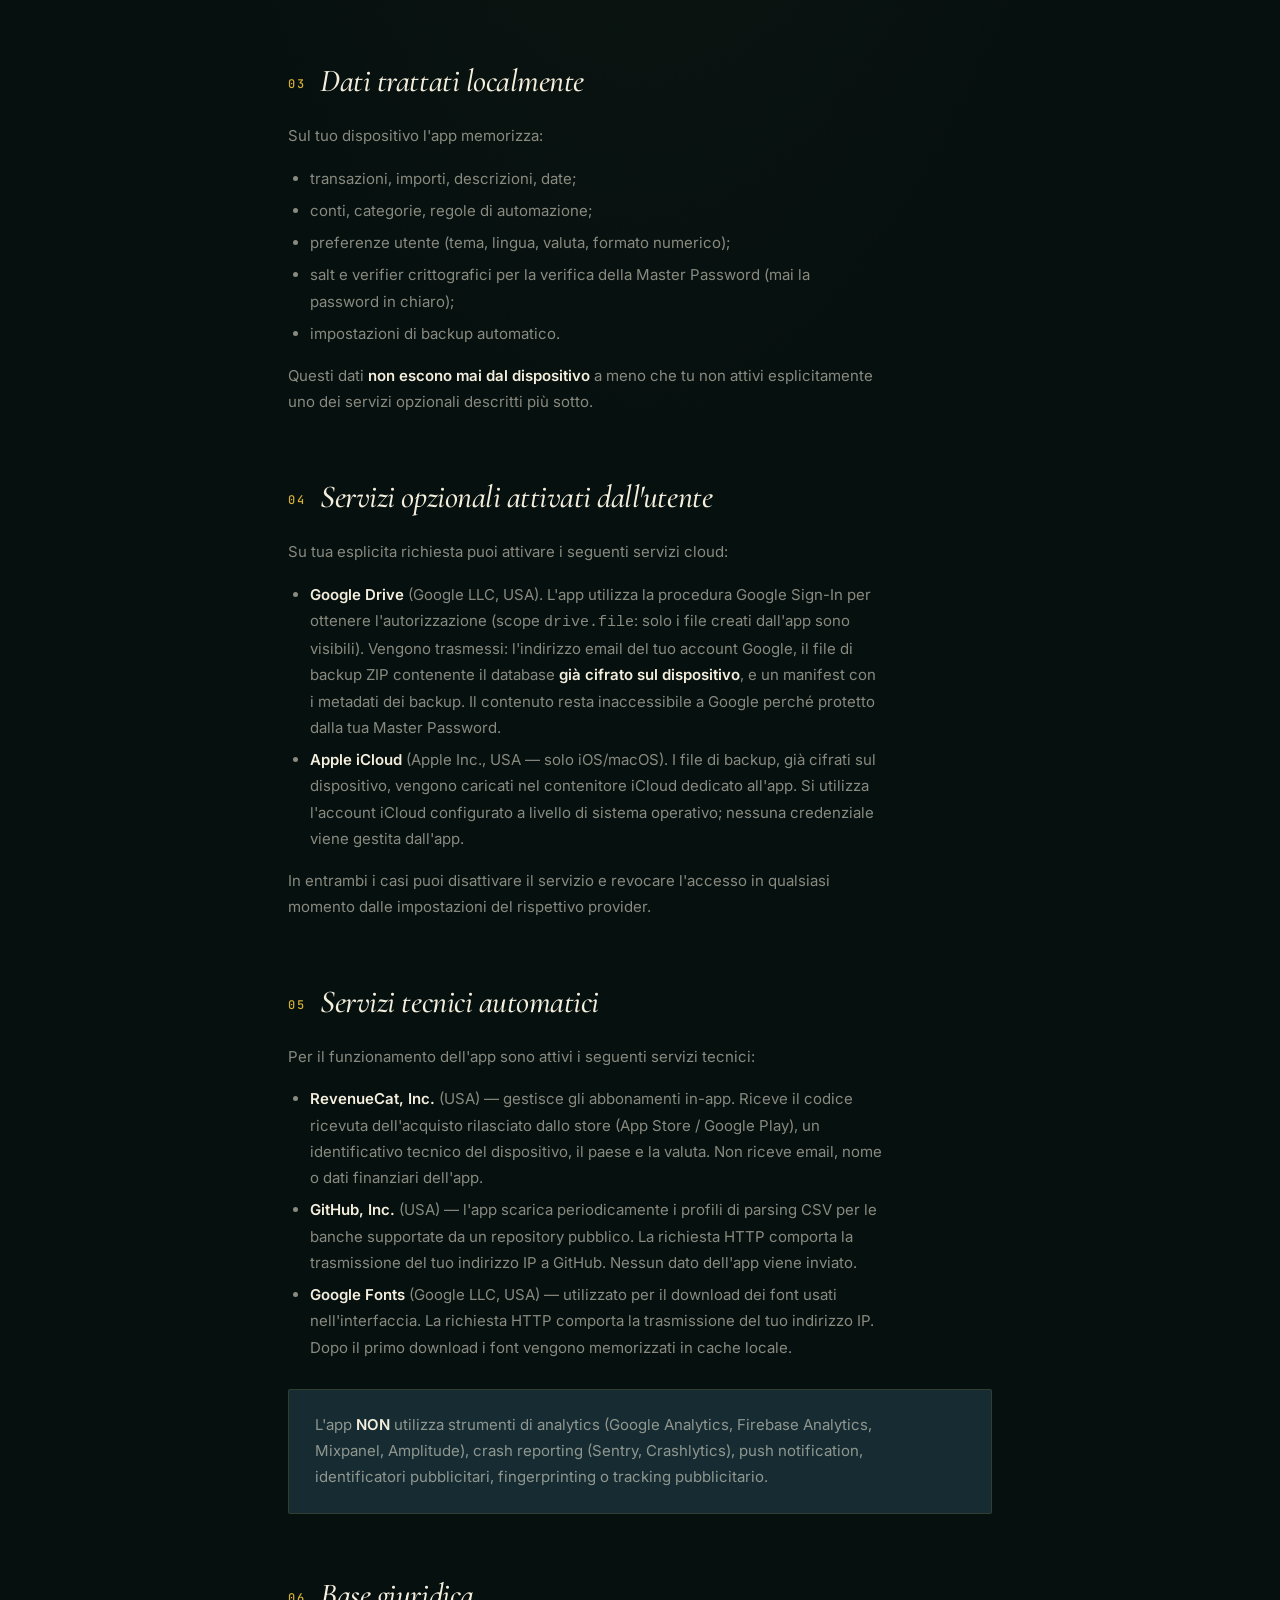
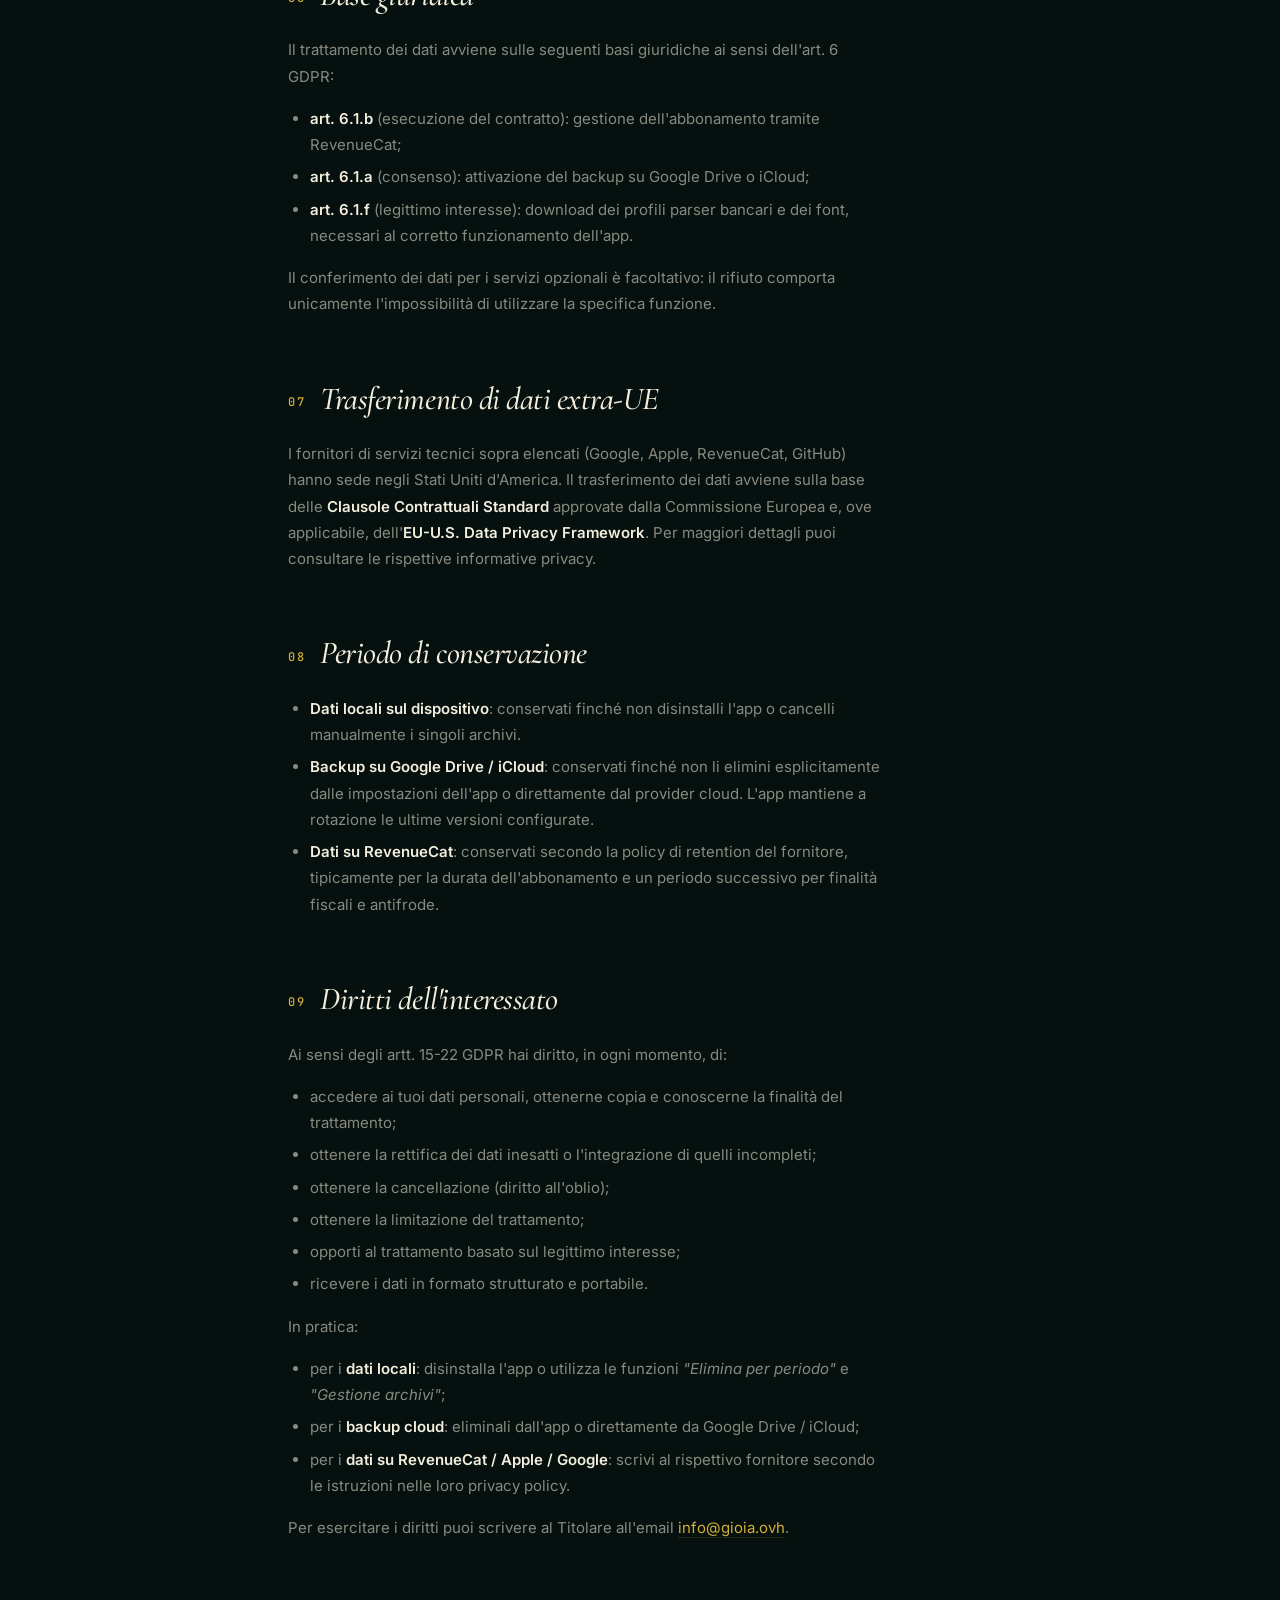
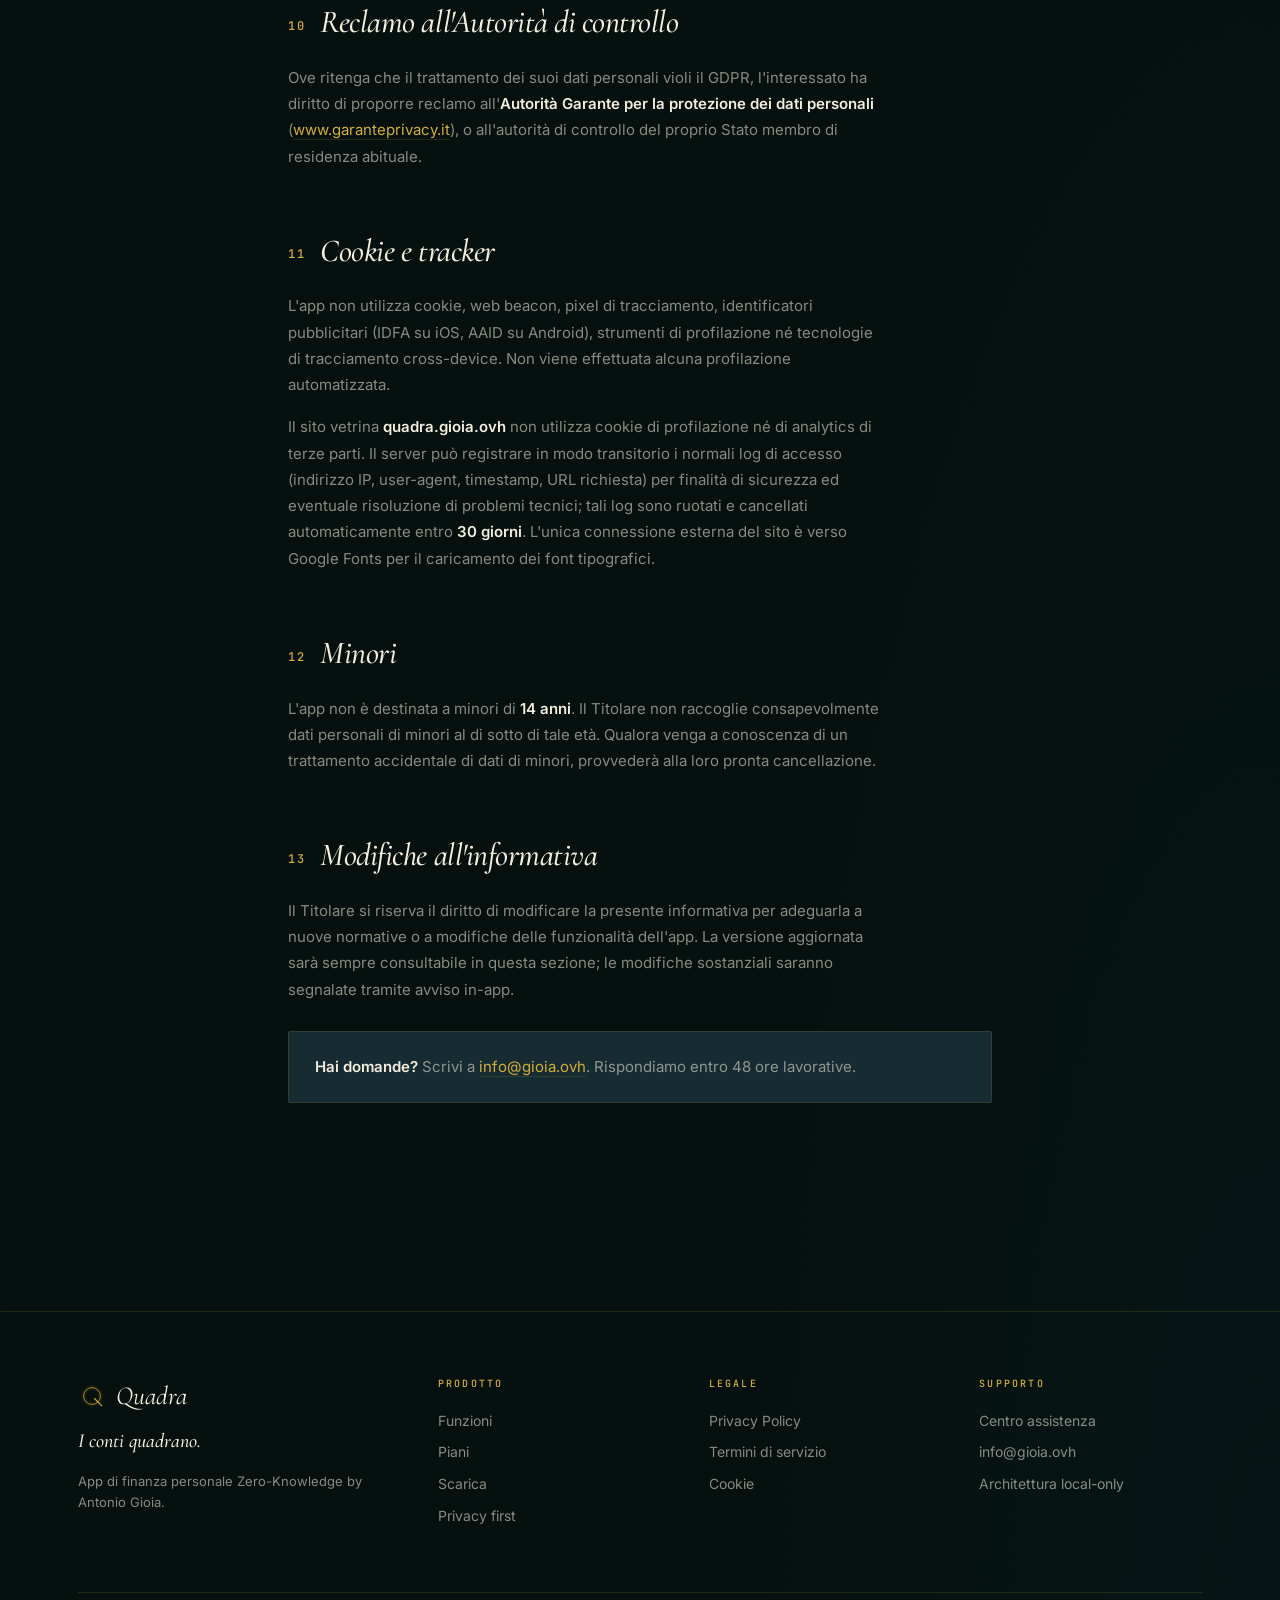
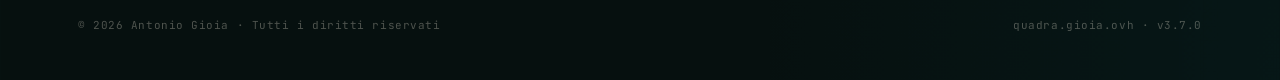
==== commit cf279baa: "Update Site" ====
--- a/privacy.html
+++ b/privacy.html
@@ -4,7 +4,7 @@
   <meta charset="UTF-8" />
   <meta name="viewport" content="width=device-width, initial-scale=1.0" />
   <title>Privacy Policy — Quadra</title>
-  <meta name="description" content="Informativa privacy di Quadra: i tuoi dati restano solo sul tuo dispositivo. Zero-knowledge, local-only." />
+  <meta name="description" content="Informativa privacy di Quadra: Zero-Knowledge, cifratura locale AES-256 con Argon2id, nessun analytics né tracking. Servizi cloud solo opt-in." />
   <meta name="theme-color" content="#06100F" />
   <link rel="icon" type="image/svg+xml" href="assets/quadra/web/favicon.svg" />
   <link rel="apple-touch-icon" sizes="180x180" href="assets/quadra/web/apple-touch-icon.png" />
@@ -29,6 +29,7 @@
       </a>
       <nav class="nav">
         <a href="index.html#funzioni">Funzioni</a>
+        <a href="index.html#piani">Piani</a>
         <a href="index.html#download">Scarica</a>
         <a href="supporto.html">Supporto</a>
         <a href="privacy.html" class="active">Privacy</a>
@@ -38,141 +39,122 @@
 
   <main class="legal" data-screen-label="Privacy Policy">
     <span class="eyebrow kicker">Informativa privacy</span>
-    <h1>Privacy Policy</h1>
-    <span class="updated">Versione 1.0 · ultimo aggiornamento: 23 maggio 2026</span>
+    <h1>Informativa sulla privacy</h1>
+    <span class="updated">Ai sensi del Regolamento (UE) 2016/679 (GDPR) · ultimo aggiornamento: 27 maggio 2026</span>
 
     <div class="callout">
-      <p><strong>In breve.</strong> Quadra non ha un server. Non chiede registrazione, non crea account, non raccoglie alcun dato. Tutti i tuoi movimenti, categorie e regole restano <strong>esclusivamente sul tuo dispositivo</strong>. Né noi, né terze parti, possiamo vederli. Zero-knowledge non come slogan: come architettura.</p>
+      <p><strong>In breve.</strong> Quadra è Zero-Knowledge: i dati finanziari vivono cifrati sul tuo dispositivo, protetti dalla tua Master Password che non viene mai trasmessa né conservata. L'app non utilizza analytics, crash reporting, push o tracker. Gli unici servizi esterni — RevenueCat, Google Drive, iCloud, GitHub, Google Fonts — entrano in gioco solo quando attivi esplicitamente una funzione.</p>
     </div>
 
     <div class="toc">
       <h4>Indice</h4>
       <ol>
         <li><a href="#titolare">Titolare del trattamento</a></li>
-        <li><a href="#sintesi">Sintesi: cosa NON facciamo</a></li>
-        <li><a href="#dati-locali">I dati sul tuo dispositivo</a></li>
-        <li><a href="#permessi">Permessi richiesti dall'app</a></li>
-        <li><a href="#stores">Apple App Store e Google Play</a></li>
-        <li><a href="#sito">Sito web quadra.gioia.ovh</a></li>
-        <li><a href="#diritti">I tuoi diritti</a></li>
+        <li><a href="#principio">Principio Zero-Knowledge</a></li>
+        <li><a href="#dati-locali">Dati trattati localmente</a></li>
+        <li><a href="#opzionali">Servizi opzionali</a></li>
+        <li><a href="#tecnici">Servizi tecnici automatici</a></li>
+        <li><a href="#base">Base giuridica</a></li>
+        <li><a href="#extra-ue">Trasferimento extra-UE</a></li>
+        <li><a href="#conservazione">Periodo di conservazione</a></li>
+        <li><a href="#diritti">Diritti dell'interessato</a></li>
+        <li><a href="#reclamo">Reclamo all'Autorità</a></li>
+        <li><a href="#cookie">Cookie e tracker</a></li>
         <li><a href="#minori">Minori</a></li>
-        <li><a href="#cookie">Cookie e tecnologie simili</a></li>
         <li><a href="#modifiche">Modifiche all'informativa</a></li>
       </ol>
     </div>
 
     <h2 id="titolare"><span class="num">01</span>Titolare del trattamento</h2>
-    <p>L'app <strong>Quadra</strong> e il sito vetrina <strong>quadra.gioia.ovh</strong> sono progetto personale di:</p>
-    <p>
-      <strong>Antonio Gioia</strong><br />
-      Italia<br />
-      Email: <a href="mailto:quadra@gioia.ovh">quadra@gioia.ovh</a>
-    </p>
-    <p>Poiché Quadra non raccoglie né tratta dati personali sui propri sistemi, di fatto non si configura alcuna attività di trattamento ai sensi del GDPR. Il titolare resta comunque disponibile per chiarimenti all'indirizzo email indicato.</p>
-
-    <h2 id="sintesi"><span class="num">02</span>Sintesi: cosa NON facciamo</h2>
-    <p>Per progettazione, Quadra:</p>
-    <ul>
-      <li><strong>Non ha un server.</strong> Non esiste un backend a cui l'app si connetta per salvare i tuoi dati.</li>
-      <li><strong>Non chiede registrazione.</strong> Nessun account, nessuna email, nessuna password.</li>
-      <li><strong>Non raccoglie alcun dato personale</strong> — né anagrafico, né di contatto, né finanziario.</li>
-      <li><strong>Non si collega al tuo conto bancario.</strong> Non utilizziamo Open Banking o PSD2.</li>
-      <li><strong>Non usa SDK di analytics, pubblicitari o di tracking.</strong></li>
-      <li><strong>Non condivide dati con terze parti</strong> per finalità commerciali o di profilazione.</li>
-      <li><strong>Non trasferisce dati extra-UE</strong>, perché non trasferisce dati e basta.</li>
-    </ul>
-
+    <p>Titolare del trattamento dei dati personali è <strong>Antonio Gioia</strong>, con sede in Italia. Email di contatto: <a href="mailto:info@gioia.ovh">info@gioia.ovh</a>.</p>
+    <p>Per qualsiasi richiesta relativa al trattamento dei dati personali puoi scrivere all'email indicata. Il presente documento è speculare al testo mostrato in-app (Impostazioni App → Privacy) e costituisce la fonte di riferimento per il sito web e per gli store.</p>
+
+    <h2 id="principio"><span class="num">02</span>Principio di funzionamento (Zero-Knowledge)</h2>
+    <p>L'app è progettata secondo il principio <strong>Zero-Knowledge</strong>: tutti i dati finanziari (transazioni, conti, categorie, regole, preferenze) sono memorizzati esclusivamente sul tuo dispositivo all'interno di un database cifrato con algoritmo <strong>AES-256 (SQLCipher)</strong>, protetto dalla tua Master Password.</p>
+    <p>La Master Password non viene mai trasmessa, sincronizzata o memorizzata in chiaro: dal suo valore viene derivata localmente la chiave di cifratura tramite <strong>Argon2id</strong> (parametri OWASP 2024: m = 64 MiB, t = 3, p = 4). Il Titolare non è in grado di leggere, recuperare o ricostruire la tua Master Password né i dati in essa protetti.</p>
+
+    <h2 id="dati-locali"><span class="num">03</span>Dati trattati localmente</h2>
+    <p>Sul tuo dispositivo l'app memorizza:</p>
+    <ul>
+      <li>transazioni, importi, descrizioni, date;</li>
+      <li>conti, categorie, regole di automazione;</li>
+      <li>preferenze utente (tema, lingua, valuta, formato numerico);</li>
+      <li>salt e verifier crittografici per la verifica della Master Password (mai la password in chiaro);</li>
+      <li>impostazioni di backup automatico.</li>
+    </ul>
+    <p>Questi dati <strong>non escono mai dal dispositivo</strong> a meno che tu non attivi esplicitamente uno dei servizi opzionali descritti più sotto.</p>
+
+    <h2 id="opzionali"><span class="num">04</span>Servizi opzionali attivati dall'utente</h2>
+    <p>Su tua esplicita richiesta puoi attivare i seguenti servizi cloud:</p>
+    <ul>
+      <li><strong>Google Drive</strong> (Google LLC, USA). L'app utilizza la procedura Google Sign-In per ottenere l'autorizzazione (scope <code>drive.file</code>: solo i file creati dall'app sono visibili). Vengono trasmessi: l'indirizzo email del tuo account Google, il file di backup ZIP contenente il database <strong>già cifrato sul dispositivo</strong>, e un manifest con i metadati dei backup. Il contenuto resta inaccessibile a Google perché protetto dalla tua Master Password.</li>
+      <li><strong>Apple iCloud</strong> (Apple Inc., USA — solo iOS/macOS). I file di backup, già cifrati sul dispositivo, vengono caricati nel contenitore iCloud dedicato all'app. Si utilizza l'account iCloud configurato a livello di sistema operativo; nessuna credenziale viene gestita dall'app.</li>
+    </ul>
+    <p>In entrambi i casi puoi disattivare il servizio e revocare l'accesso in qualsiasi momento dalle impostazioni del rispettivo provider.</p>
+
+    <h2 id="tecnici"><span class="num">05</span>Servizi tecnici automatici</h2>
+    <p>Per il funzionamento dell'app sono attivi i seguenti servizi tecnici:</p>
+    <ul>
+      <li><strong>RevenueCat, Inc.</strong> (USA) — gestisce gli abbonamenti in-app. Riceve il codice ricevuta dell'acquisto rilasciato dallo store (App Store / Google Play), un identificativo tecnico del dispositivo, il paese e la valuta. Non riceve email, nome o dati finanziari dell'app.</li>
+      <li><strong>GitHub, Inc.</strong> (USA) — l'app scarica periodicamente i profili di parsing CSV per le banche supportate da un repository pubblico. La richiesta HTTP comporta la trasmissione del tuo indirizzo IP a GitHub. Nessun dato dell'app viene inviato.</li>
+      <li><strong>Google Fonts</strong> (Google LLC, USA) — utilizzato per il download dei font usati nell'interfaccia. La richiesta HTTP comporta la trasmissione del tuo indirizzo IP. Dopo il primo download i font vengono memorizzati in cache locale.</li>
+    </ul>
     <div class="callout">
-      <p>L'unica eccezione sono i metadati tecnici raccolti da <strong>Apple</strong> e <strong>Google</strong> al momento del download dell'app dai rispettivi store, sui quali Quadra non ha visibilità né controllo. Vedi <a href="#stores">sezione 05</a>.</p>
-    </div>
-
-    <h2 id="dati-locali"><span class="num">03</span>I dati sul tuo dispositivo</h2>
-    <p>Quando usi Quadra, i seguenti dati vengono creati e conservati <strong>esclusivamente nella memoria interna del tuo dispositivo</strong>, in un database locale gestito dal sistema operativo (iOS o Android):</p>
-    <ul>
-      <li><strong>Movimenti</strong>: data, importo, descrizione, categoria, portafoglio, nota, eventuali tag;</li>
-      <li><strong>Categorie e portafogli</strong> che hai personalizzato;</li>
-      <li><strong>Regole IFTTT</strong> di categorizzazione automatica;</li>
-      <li><strong>Preferenze dell'app</strong>: tema, valuta predefinita, layout.</li>
-    </ul>
-
-    <p>Questi dati:</p>
-    <ul>
-      <li><strong>Non lasciano mai il dispositivo</strong> attraverso Quadra.</li>
-      <li>Sono accessibili solo all'app, all'interno del suo <em>sandbox</em>, protetti dai meccanismi standard di isolamento di iOS e Android.</li>
-      <li>Possono essere inclusi nei <strong>backup di sistema</strong> (iCloud su iOS, Google Drive su Android) se hai abilitato il backup del dispositivo — in tal caso il backup è gestito dal sistema operativo e dalle policy del fornitore (Apple o Google), <strong>non</strong> da Quadra.</li>
-      <li>Vengono <strong>cancellati definitivamente</strong> quando disinstalli l'app o usi la funzione <em>"Cancella tutti i dati"</em> in Impostazioni.</li>
-    </ul>
-
-    <p>Puoi esportare i tuoi dati in qualsiasi momento in formato <code>JSON</code> o <code>CSV</code> tramite <strong>Impostazioni → Esporta dati</strong>. L'esportazione produce un file salvato nello spazio di archiviazione che scegli tu (file system locale, condivisione tramite app di tua scelta): in ogni caso il flusso resta tra te e il tuo dispositivo.</p>
-
-    <h2 id="permessi"><span class="num">04</span>Permessi richiesti dall'app</h2>
-    <p>Quadra chiede al sistema operativo solo i permessi strettamente indispensabili:</p>
-    <table>
-      <thead>
-        <tr><th>Permesso</th><th>A cosa serve</th><th>Quando</th></tr>
-      </thead>
-      <tbody>
-        <tr>
-          <td><strong>Accesso ai file</strong></td>
-          <td>Importare CSV dell'estratto conto e salvare le esportazioni</td>
-          <td>Solo se attivi import/export</td>
-        </tr>
-        <tr>
-          <td><strong>Notifiche locali</strong></td>
-          <td>Promemoria personali (es. registrare la spesa) generati e mostrati dall'app stessa, senza passare da server</td>
-          <td>Opzionale, attivabile dalle impostazioni</td>
-        </tr>
-      </tbody>
-    </table>
-    <h3>Cosa NON chiediamo</h3>
-    <ul>
-      <li>Rubrica, posizione, microfono, fotocamera, calendario;</li>
-      <li>Connessione di rete per uso operativo (l'app funziona <strong>completamente offline</strong>);</li>
-      <li>Notifiche push remote (APNs / FCM) — Quadra non ne invia.</li>
-    </ul>
-
-    <h2 id="stores"><span class="num">05</span>Apple App Store e Google Play</h2>
-    <p>Quadra è distribuita tramite gli store ufficiali. Quando scarichi l'app:</p>
-    <ul>
-      <li><strong>Apple</strong> (App Store) raccoglie dati di download, dispositivo e account Apple secondo la sua <a href="https://www.apple.com/legal/privacy/">Privacy Policy</a>;</li>
-      <li><strong>Google</strong> (Play Store) raccoglie dati di download, dispositivo e account Google secondo la sua <a href="https://policies.google.com/privacy">Privacy Policy</a>.</li>
-    </ul>
-    <p>Questi trattamenti avvengono <strong>tra te e lo store</strong>, sotto la rispettiva titolarità di Apple Inc. e Google LLC. Quadra non ha accesso né visibilità su questi dati e non può modificarne le condizioni di trattamento.</p>
-
-    <h2 id="sito"><span class="num">06</span>Sito web quadra.gioia.ovh</h2>
-    <p>Il sito vetrina è una semplice pagina informativa statica, ospitata su infrastruttura europea (OVHcloud SAS, Francia).</p>
-    <ul>
-      <li>Non utilizza cookie di profilazione, né analytics di terze parti (Google Analytics, Meta Pixel, ecc.);</li>
-      <li>Il server può registrare in modo transitorio i normali log di accesso (indirizzo IP, user-agent, timestamp, URL richiesta) per finalità di sicurezza ed eventuale risoluzione di problemi tecnici;</li>
-      <li>I log sono ruotati e cancellati automaticamente entro <strong>30 giorni</strong>;</li>
-      <li>Le sole connessioni esterne sono verso <strong>Google Fonts</strong> per il caricamento dei font tipografici. Per evitare anche questo trasferimento puoi installare un'estensione tipo uBlock Origin / NoScript.</li>
-    </ul>
-
-    <h2 id="diritti"><span class="num">07</span>I tuoi diritti</h2>
-    <p>Poiché Quadra non raccoglie i tuoi dati, non c'è alcuna richiesta di accesso, rettifica o cancellazione che dovremmo soddisfare lato server: <strong>i dati sono già esclusivamente nelle tue mani</strong>.</p>
-    <p>Concretamente:</p>
-    <ul>
-      <li><strong>Accesso</strong> → tutti i tuoi dati sono nell'app, sempre visibili e modificabili;</li>
-      <li><strong>Rettifica</strong> → modifica direttamente movimenti, categorie e regole;</li>
-      <li><strong>Cancellazione</strong> → Impostazioni → <em>Cancella tutti i dati</em>, oppure disinstalla l'app;</li>
-      <li><strong>Portabilità</strong> → Impostazioni → <em>Esporta dati</em> (JSON o CSV).</li>
-    </ul>
-    <p>Per qualsiasi domanda relativa al rispetto della tua privacy puoi sempre scrivere a <a href="mailto:quadra@gioia.ovh">quadra@gioia.ovh</a>. In caso di violazioni del GDPR puoi anche proporre reclamo al <a href="https://www.garanteprivacy.it/">Garante per la Protezione dei Dati Personali</a>.</p>
-
-    <h2 id="minori"><span class="num">08</span>Minori</h2>
-    <p>Quadra non è specificamente rivolta a minori di 16 anni. Non raccogliendo dati personali, non opera alcuna distinzione né raccolta basata sull'età. La responsabilità dell'uso dell'app da parte di minori ricade su chi ne esercita la potestà genitoriale.</p>
-
-    <h2 id="cookie"><span class="num">09</span>Cookie e tecnologie simili</h2>
-    <h3>Sito vetrina</h3>
-    <p>Il sito <strong>quadra.gioia.ovh</strong> non utilizza cookie di profilazione né di analytics. Non sono presenti cookie tecnici di prima parte. La connessione a Google Fonts può comportare il caricamento di risorse statiche senza cookie identificativi.</p>
-    <h3>App</h3>
-    <p>L'app non utilizza cookie. Le preferenze utente (tema, layout) sono salvate nel <em>local storage</em> del sistema operativo, accessibile solo all'app stessa.</p>
-
-    <h2 id="modifiche"><span class="num">10</span>Modifiche all'informativa</h2>
-    <p>Possiamo aggiornare questa informativa per riflettere cambiamenti nell'app o per adeguarci a nuove norme. La versione e la data di aggiornamento sono sempre indicate in cima. Modifiche sostanziali ti verranno comunicate tramite avviso in-app al primo avvio dopo l'aggiornamento.</p>
+      <p>L'app <strong>NON</strong> utilizza strumenti di analytics (Google Analytics, Firebase Analytics, Mixpanel, Amplitude), crash reporting (Sentry, Crashlytics), push notification, identificatori pubblicitari, fingerprinting o tracking pubblicitario.</p>
+    </div>
+
+    <h2 id="base"><span class="num">06</span>Base giuridica</h2>
+    <p>Il trattamento dei dati avviene sulle seguenti basi giuridiche ai sensi dell'art. 6 GDPR:</p>
+    <ul>
+      <li><strong>art. 6.1.b</strong> (esecuzione del contratto): gestione dell'abbonamento tramite RevenueCat;</li>
+      <li><strong>art. 6.1.a</strong> (consenso): attivazione del backup su Google Drive o iCloud;</li>
+      <li><strong>art. 6.1.f</strong> (legittimo interesse): download dei profili parser bancari e dei font, necessari al corretto funzionamento dell'app.</li>
+    </ul>
+    <p>Il conferimento dei dati per i servizi opzionali è facoltativo: il rifiuto comporta unicamente l'impossibilità di utilizzare la specifica funzione.</p>
+
+    <h2 id="extra-ue"><span class="num">07</span>Trasferimento di dati extra-UE</h2>
+    <p>I fornitori di servizi tecnici sopra elencati (Google, Apple, RevenueCat, GitHub) hanno sede negli Stati Uniti d'America. Il trasferimento dei dati avviene sulla base delle <strong>Clausole Contrattuali Standard</strong> approvate dalla Commissione Europea e, ove applicabile, dell'<strong>EU-U.S. Data Privacy Framework</strong>. Per maggiori dettagli puoi consultare le rispettive informative privacy.</p>
+
+    <h2 id="conservazione"><span class="num">08</span>Periodo di conservazione</h2>
+    <ul>
+      <li><strong>Dati locali sul dispositivo</strong>: conservati finché non disinstalli l'app o cancelli manualmente i singoli archivi.</li>
+      <li><strong>Backup su Google Drive / iCloud</strong>: conservati finché non li elimini esplicitamente dalle impostazioni dell'app o direttamente dal provider cloud. L'app mantiene a rotazione le ultime versioni configurate.</li>
+      <li><strong>Dati su RevenueCat</strong>: conservati secondo la policy di retention del fornitore, tipicamente per la durata dell'abbonamento e un periodo successivo per finalità fiscali e antifrode.</li>
+    </ul>
+
+    <h2 id="diritti"><span class="num">09</span>Diritti dell'interessato</h2>
+    <p>Ai sensi degli artt. 15-22 GDPR hai diritto, in ogni momento, di:</p>
+    <ul>
+      <li>accedere ai tuoi dati personali, ottenerne copia e conoscerne la finalità del trattamento;</li>
+      <li>ottenere la rettifica dei dati inesatti o l'integrazione di quelli incompleti;</li>
+      <li>ottenere la cancellazione (diritto all'oblio);</li>
+      <li>ottenere la limitazione del trattamento;</li>
+      <li>opporti al trattamento basato sul legittimo interesse;</li>
+      <li>ricevere i dati in formato strutturato e portabile.</li>
+    </ul>
+    <p>In pratica:</p>
+    <ul>
+      <li>per i <strong>dati locali</strong>: disinstalla l'app o utilizza le funzioni <em>"Elimina per periodo"</em> e <em>"Gestione archivi"</em>;</li>
+      <li>per i <strong>backup cloud</strong>: eliminali dall'app o direttamente da Google Drive / iCloud;</li>
+      <li>per i <strong>dati su RevenueCat / Apple / Google</strong>: scrivi al rispettivo fornitore secondo le istruzioni nelle loro privacy policy.</li>
+    </ul>
+    <p>Per esercitare i diritti puoi scrivere al Titolare all'email <a href="mailto:info@gioia.ovh">info@gioia.ovh</a>.</p>
+
+    <h2 id="reclamo"><span class="num">10</span>Reclamo all'Autorità di controllo</h2>
+    <p>Ove ritenga che il trattamento dei suoi dati personali violi il GDPR, l'interessato ha diritto di proporre reclamo all'<strong>Autorità Garante per la protezione dei dati personali</strong> (<a href="https://www.garanteprivacy.it">www.garanteprivacy.it</a>), o all'autorità di controllo del proprio Stato membro di residenza abituale.</p>
+
+    <h2 id="cookie"><span class="num">11</span>Cookie e tracker</h2>
+    <p>L'app non utilizza cookie, web beacon, pixel di tracciamento, identificatori pubblicitari (IDFA su iOS, AAID su Android), strumenti di profilazione né tecnologie di tracciamento cross-device. Non viene effettuata alcuna profilazione automatizzata.</p>
+    <p>Il sito vetrina <strong>quadra.gioia.ovh</strong> non utilizza cookie di profilazione né di analytics di terze parti. Il server può registrare in modo transitorio i normali log di accesso (indirizzo IP, user-agent, timestamp, URL richiesta) per finalità di sicurezza ed eventuale risoluzione di problemi tecnici; tali log sono ruotati e cancellati automaticamente entro <strong>30 giorni</strong>. L'unica connessione esterna del sito è verso Google Fonts per il caricamento dei font tipografici.</p>
+
+    <h2 id="minori"><span class="num">12</span>Minori</h2>
+    <p>L'app non è destinata a minori di <strong>14 anni</strong>. Il Titolare non raccoglie consapevolmente dati personali di minori al di sotto di tale età. Qualora venga a conoscenza di un trattamento accidentale di dati di minori, provvederà alla loro pronta cancellazione.</p>
+
+    <h2 id="modifiche"><span class="num">13</span>Modifiche all'informativa</h2>
+    <p>Il Titolare si riserva il diritto di modificare la presente informativa per adeguarla a nuove normative o a modifiche delle funzionalità dell'app. La versione aggiornata sarà sempre consultabile in questa sezione; le modifiche sostanziali saranno segnalate tramite avviso in-app.</p>
 
     <div class="callout">
-      <p><strong>Hai domande?</strong> Scrivi a <a href="mailto:quadra@gioia.ovh">quadra@gioia.ovh</a>. Rispondiamo entro 48 ore lavorative.</p>
+      <p><strong>Hai domande?</strong> Scrivi a <a href="mailto:info@gioia.ovh">info@gioia.ovh</a>. Rispondiamo entro 48 ore lavorative.</p>
     </div>
 
   </main>
@@ -191,11 +173,12 @@
             <span style="font-family:var(--serif);font-style:italic;font-size:26px;color:var(--ivory);">Quadra</span>
           </div>
           <div class="claim">I conti quadrano.</div>
-          <p style="font-size:13px;">App di finanza personale by Antonio Gioia.</p>
+          <p style="font-size:13px;">App di finanza personale Zero-Knowledge by Antonio Gioia.</p>
         </div>
         <div class="footer-col">
           <h4>Prodotto</h4>
           <a href="index.html#funzioni">Funzioni</a>
+          <a href="index.html#piani">Piani</a>
           <a href="index.html#download">Scarica</a>
           <a href="privacy.html">Privacy first</a>
         </div>
@@ -208,13 +191,13 @@
         <div class="footer-col">
           <h4>Supporto</h4>
           <a href="supporto.html">Centro assistenza</a>
-          <a href="mailto:quadra@gioia.ovh">quadra@gioia.ovh</a>
-          <a href="supporto.html#contatti">Contatti</a>
+          <a href="mailto:info@gioia.ovh">info@gioia.ovh</a>
+          <a href="supporto.html#architettura">Architettura local-only</a>
         </div>
       </div>
       <div class="footer-meta">
         <span>© 2026 Antonio Gioia · Tutti i diritti riservati</span>
-        <span>quadra.gioia.ovh · v1.0</span>
+        <span>quadra.gioia.ovh · v3.7.0</span>
       </div>
     </div>
   </footer>
--- a/site.css
+++ b/site.css
@@ -511,8 +511,134 @@
 }
 .rule-row .line { flex: 1; height: 1px; background: var(--gold-hair); }
 
+/* ─── Pricing / piani ─── */
+.plans-grid {
+  display: grid;
+  grid-template-columns: repeat(3, 1fr);
+  gap: 1px;
+  background: var(--gold-hair);
+  border: 1px solid var(--gold-hair);
+  margin-top: 56px;
+}
+.plan-card {
+  background: var(--bg);
+  padding: 40px 32px 36px;
+  display: flex; flex-direction: column; gap: 22px;
+  position: relative;
+}
+.plan-card.featured { background: var(--bg-soft); }
+.plan-card .tier-label {
+  font-family: var(--mono);
+  font-size: 10px;
+  letter-spacing: 0.22em;
+  text-transform: uppercase;
+  color: var(--gold);
+}
+.plan-card .tier-name {
+  font-family: var(--serif);
+  font-style: italic;
+  font-weight: 500;
+  font-size: 36px;
+  color: var(--ivory);
+  line-height: 1;
+  letter-spacing: -0.01em;
+}
+.plan-card .tier-tagline {
+  font-size: 14px;
+  color: var(--muted);
+  line-height: 1.55;
+  min-height: 44px;
+  margin-top: -8px;
+}
+.plan-card .plan-features {
+  list-style: none;
+  display: flex; flex-direction: column;
+  gap: 11px;
+  border-top: 1px solid var(--gold-hair);
+  padding-top: 22px;
+}
+.plan-card .plan-features li {
+  display: grid;
+  grid-template-columns: 14px 1fr;
+  gap: 12px;
+  font-size: 13px;
+  color: var(--ivory);
+  line-height: 1.5;
+}
+.plan-card .plan-features li.dim { color: var(--muted-2); }
+.plan-card .plan-features li::before {
+  content: '';
+  width: 6px; height: 6px;
+  margin-top: 8px;
+  background: var(--gold);
+  border-radius: 1px;
+}
+.plan-card .plan-features li.dim::before {
+  background: transparent;
+  border: 1px solid var(--muted-2);
+}
+.plan-card .pop-pill {
+  position: absolute;
+  top: 0; left: 28px;
+  transform: translateY(-50%);
+  font-family: var(--mono);
+  font-size: 9px;
+  letter-spacing: 0.18em;
+  text-transform: uppercase;
+  color: var(--bg);
+  background: var(--gold);
+  padding: 5px 12px;
+  border-radius: 2px;
+}
+.pricing-footnote {
+  margin-top: 36px;
+  font-family: var(--mono);
+  font-size: 11px;
+  letter-spacing: 0.05em;
+  color: var(--muted);
+  text-align: center;
+}
+
+/* ─── Architecture / spec strip ─── */
+.spec-strip {
+  display: grid;
+  grid-template-columns: repeat(4, 1fr);
+  gap: 1px;
+  background: var(--gold-hair);
+  border: 1px solid var(--gold-hair);
+  margin-top: 48px;
+}
+.spec-strip .spec {
+  background: var(--bg);
+  padding: 28px 24px;
+  display: flex; flex-direction: column; gap: 8px;
+}
+.spec .label {
+  font-family: var(--mono);
+  font-size: 10px;
+  letter-spacing: 0.2em;
+  color: var(--gold);
+  text-transform: uppercase;
+}
+.spec .value {
+  font-family: var(--serif);
+  font-style: italic;
+  font-weight: 500;
+  font-size: 22px;
+  color: var(--ivory);
+  line-height: 1.15;
+}
+.spec .meta {
+  font-family: var(--mono);
+  font-size: 10px;
+  color: var(--muted);
+  letter-spacing: 0.04em;
+}
+
 /* ─── Mobile ─── */
 @media (max-width: 880px) {
+  .plans-grid { grid-template-columns: 1fr; }
+  .spec-strip { grid-template-columns: 1fr 1fr; }
   .hero-grid, .feature-row, .feature-row.reverse { grid-template-columns: 1fr; gap: 48px; }
   .feature-row.reverse .feature-art { order: 0; }
   .grid-3 { grid-template-columns: 1fr; }
